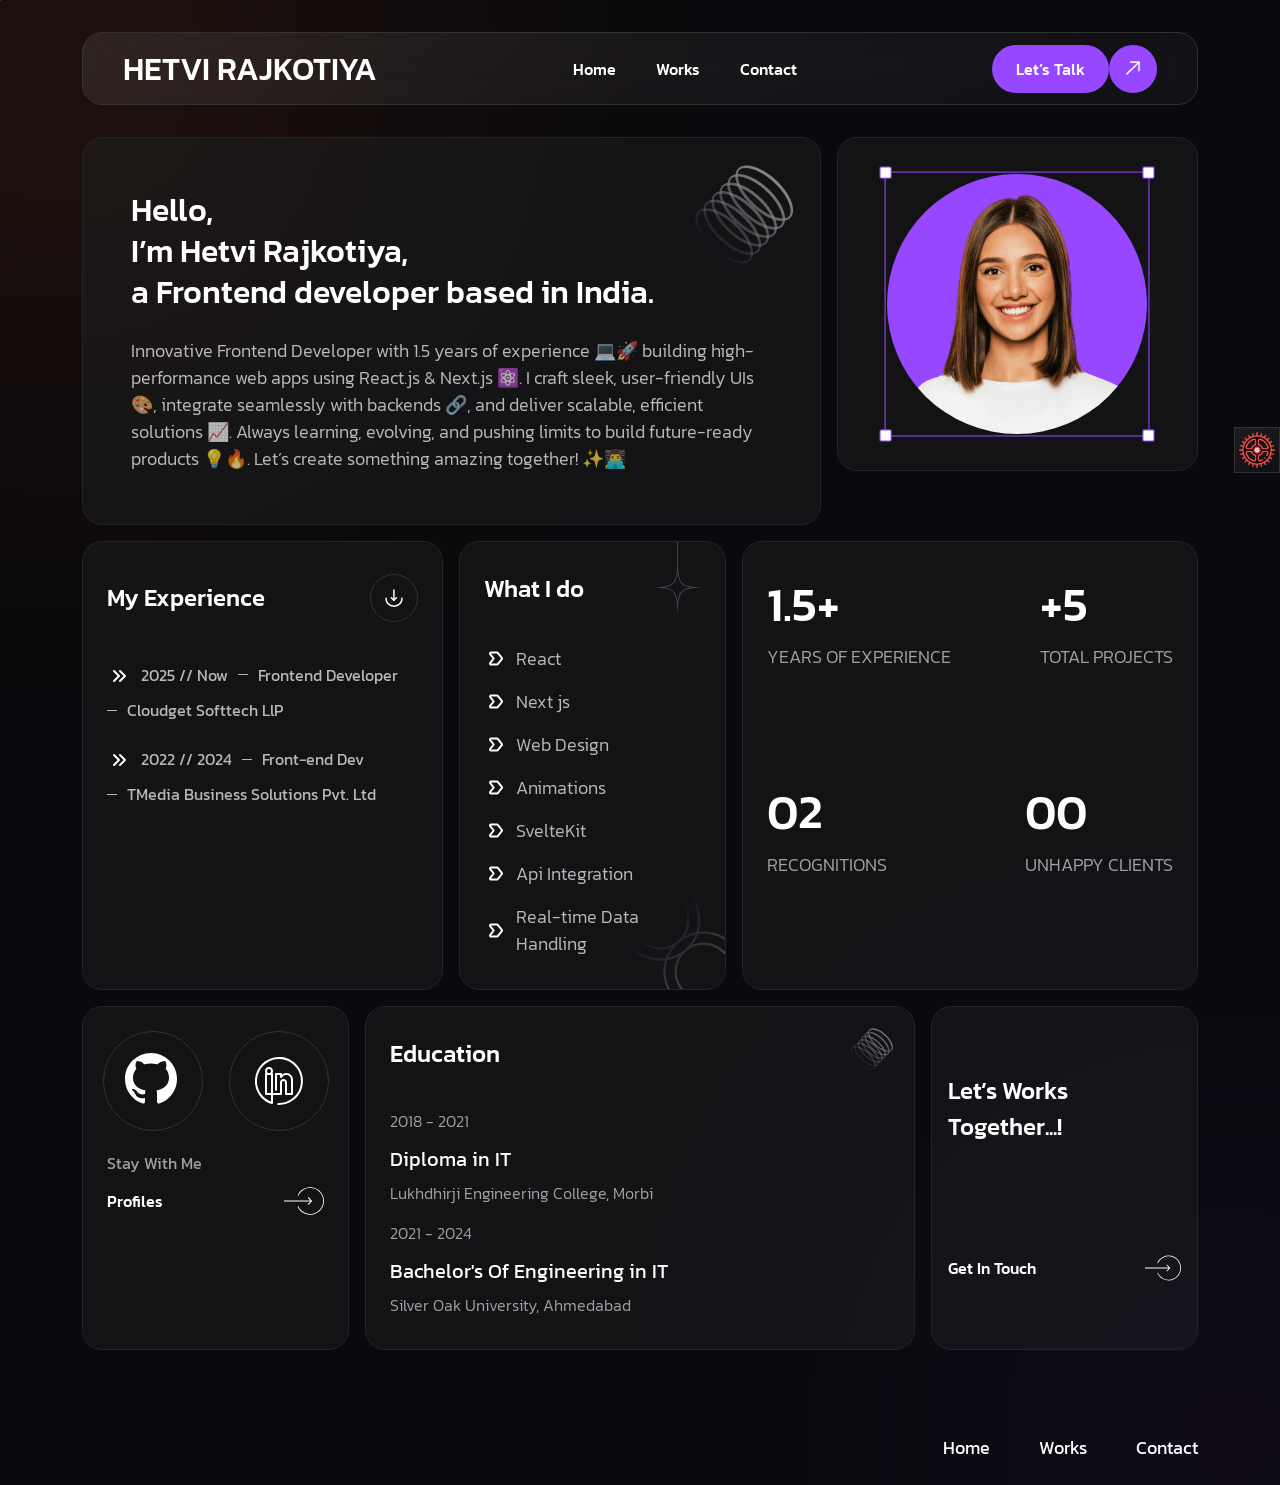
==== index.html @ 436d6205 "first commit" ====
<!DOCTYPE html>
<html lang="en">
  <head>
    <!-- ==== Required Meta ==== -->
    <meta charset="UTF-8" />
    <meta http-equiv="X-UA-Compatible" content="IE=edge" />
    <meta name="viewport" content="width=device-width, initial-scale=1.0" />
    <!-- ==== #Keywords ==== -->
    <meta
      name="keywords"
      content="Hetvi - Protfolio"
    />
    <!-- ==== #Description ==== -->
    <meta name="description" content="Hetvi - Protfolio" />
    <!-- ==== #Title ==== -->
    <title>Hetvi - Protfolio</title>
    <!-- ==== #Favicon ==== -->
    <link
      rel="shortcut icon"
      href="assets/images/fav.png"
      type="image/x-icon"
    />

    <!-- ==== #aos animation ==== -->
    <link rel="stylesheet" href="assets/css/plugins/aos.css" />
    <!-- ==== #Iconsax ==== -->
    <link href="https://iconsax.gitlab.io/i/icons.css" rel="stylesheet" />
    <!-- ==== #style.min ==== -->
    <link rel="stylesheet" href="assets/css/style.min.css" />
  </head>

  <body class="position-relative">
    <!-- ==== preloader ==== -->
    <div id="preloader">
      <div class="layla-preloader text-center"></div>
    </div>
    <!-- ==== preloader ==== -->

    <!-- ==== Custom Curpor Pointer ==== -->
    <div class="mouse-follower">
      <span class="cursor-outline"></span>
      <span class="cursor-dot"></span>
    </div>
    <div class="text"></div>
    <!-- ==== Custom Curpor Pointer ==== -->

    <!-- ==== Common Body start ==== -->
    <main class="main body-bg overflow-hidden">
      <!-- ==== Dark Light Rtl Ltr Included ==== -->
      <div class="tigger-arrow">
        <div class="gear-icon">
          <img src="assets/images/gear.png" alt="img" />
        </div>
        <div class="tigger-property d-flex align-items-center pt-3 pb-3 px-6">
          <div class="box">
            <div class="rtl-ltr mb-2">
              <button
                class="direction--toggle fw_400 rtl-v n0-color position-relative cus-z1"
              >
                Rtl
              </button>
              <button class="direction--toggletwo fw_400 ltr-v">Ltr</button>
            </div>
            <a
              href="javascript:void(0)"
              class="mode--toggle gap-2 d-flex align-items-center position-relative cus-z1"
            >
              <span class="n0-color dk-v text-uppercase fw_400">Dark</span>
              <span class="n0-color lg-v text-uppercase fw_400">Light</span>
            </a>
          </div>
        </div>
      </div>
      <!-- ==== Dark Light Rtl Ltr Included ==== -->

      <!--Header Here-->
      <header
        class="header-section mb-xxl-15 mb-xl-8 mb-7 mt-xxl-15 mt-xl-8 mt-7 header-sectionone"
      >
        <div class="one__header">
          <div class="container">
            <div
              class="main-navbar"
              data-aos="fade-up"
              data-aos-duration="1000"
            >
              <nav class="navbar-custom">
               
                <div class="navbar-toggle-item">
                  <div
                    class="d-flex gap-5 flex-column flex-lg-row text-lg-start text-center align-items-start align-items-lg-center justify-content-center justify-content-between mt-5 mt-lg-0"
                  >
                    <div class="navbar-brand logo d-none d-lg-flex">
                      <a href="index.html">
                        <h4 class="fw_600 n0-color">
                          HETVI RAJKOTIYA<span class="s1-color"></span>
                        </h4>
                      </a>
                    </div>
                    <ul
                      class="custom-nav d-grid d-lg-flex gap-5 gap-lg-8 gap-xl-10 justify-content-lg-start"
                    >
                     
                      <li class="menu-item position-relative">
                        <a href="index.html"> Home </a>
                      </li>
                      <li class="menu-item position-relative">
                        <a href="project.html"> Works </a>
                      </li>
                      <li class="menu-item position-relative">
                        <a href="contact.html"> Contact </a>
                      </li>
                      <li class="menu-item position-relative d-lg-none">
                        <a href="error.html"> 404 </a>
                      </li>
                    </ul>
                    <div
                      class="d-flex justify-content-center m-auto m-lg-0 justify-content-lg-end"
                    >
                      <a
                        href="contact.html"
                        class="kewta-btn d-flex align-items-center"
                      >
                        <span class="kew-text"> Let’s Talk </span>
                        <span class="kew-arrow">
                          <div class="kt-one">
                            <svg
                              width="34"
                              height="34"
                              viewBox="0 0 34 34"
                              fill="none"
                              xmlns="http://www.w3.org/2000/svg"
                            >
                              <path
                                d="M14.5625 10.9336L23.1446 11.1277L22.9504 19.7098"
                                stroke="white"
                                stroke-width="1.5"
                                stroke-miterlimit="10"
                                stroke-linecap="round"
                                stroke-linejoin="round"
                              />
                              <path
                                d="M10.8516 22.875L23.0183 11.2466"
                                stroke="white"
                                stroke-width="1.5"
                                stroke-miterlimit="10"
                                stroke-linecap="round"
                                stroke-linejoin="round"
                              />
                            </svg>
                          </div>
                          <div class="kt-two">
                            <svg
                              width="34"
                              height="34"
                              viewBox="0 0 34 34"
                              fill="none"
                              xmlns="http://www.w3.org/2000/svg"
                            >
                              <path
                                d="M14.5625 10.9336L23.1446 11.1277L22.9504 19.7098"
                                stroke="white"
                                stroke-width="1.5"
                                stroke-miterlimit="10"
                                stroke-linecap="round"
                                stroke-linejoin="round"
                              />
                              <path
                                d="M10.8516 22.875L23.0183 11.2466"
                                stroke="white"
                                stroke-width="1.5"
                                stroke-miterlimit="10"
                                stroke-linecap="round"
                                stroke-linejoin="round"
                              />
                            </svg>
                          </div>
                        </span>
                      </a>
                    </div>
                  </div>
                </div>
              </nav>
            </div>
          </div>
        </div>
      </header>
      <!--Header End-->



      <!--body box-->
      <section
        class="body-box position-relative cus-z-1 pb-xxl-20 pb-xl-15 pb-lg-10 pb-9"
      >
        <div class="container">
          <div
            class="row mb-xxl-6 mb-4 flex-row-reverse justify-content-center g-xxl-6 g-4 g-xxl-6 g-4"
          >
            <div
              class="col-lg-4 col-md-5 col-sm-8"
              data-aos="zoom-in-up"
              data-aos-duration="1000"
            >
              <div
                class="cmn-box py-xxl-9 py-xl-9 py-lg-9 py-5 px-xxl-8 px-xl-6 px-lg-4 px-6"
                data-aos="zoom-in-down"
                data-aos-duration="2000"
              >
                <div
                  class="layla-thumb position-relative about-layla m-auto text-center"
                >
                  <img
                    src="assets/images/banner/layla-pro.png"
                    alt="img"
                    class="radius100"
                  />
                  <div class="layla-resize">
                    <img src="assets/images/global/img-resize.png" alt="img" />
                  </div>
                </div>
              </div>
            </div>
            <div class="col-lg-8">
              <div
                class="cmn-box py-xxl-13 py-md-13 py-8 px-xxl-15 px-md-12 px-4"
                data-aos="zoom-in-down"
                data-aos-duration="1400"
              >
                <img
                  src="assets/images/global/ring2.png"
                  alt="img"
                  class="s-shape2"
                />
                <div class="layla-infoabout text-center">
                  <h4 class="text-white mb-md-6 mb-4 fw_500">
                    <span class="d-block">Hello,</span>
                    I’m Hetvi Rajkotiya,
                    <span class="d-block">
                      a Frontend developer based in India.
                    </span>
                  </h4>
                  <p>
                    Innovative Frontend Developer with 1.5 years of experience 💻🚀 building high-performance web apps using React.js & Next.js ⚛️. I craft sleek, user-friendly UIs 🎨, integrate seamlessly with backends 🔗, and deliver scalable, efficient solutions 📈. Always learning, evolving, and pushing limits to build future-ready products 💡🔥. Let’s create something amazing together! ✨👨‍💻
                  </p>
                </div>
              </div>
            </div>
          </div>
          <div class="row g-xxl-6 g-4 mb-xxl-6 mb-4">
            <div
              class="col-xl-4 col-lg-6 col-md-6"
              data-aos="fade-down"
              data-aos-duration="1200"
            >
              <div
                class="cmn-box h-100 py-xxl-8 py-xl-8 py-lg-8 py-5 px-xxl-8 px-xl-6 px-lg-4 px-6"
              >
                <div
                  class="d-flex align-items-center justify-content-between mb-10"
                >
                  <h5 class="fw_500 n0-color">My Experience</h5>
                  <a
                    href="assets/images/banner/layla-wife.png"
                    type="button"
                    class="exprience-download"
                    download
                  >
                    <svg
                      width="24"
                      height="24"
                      viewBox="0 0 24 24"
                      fill="none"
                      xmlns="http://www.w3.org/2000/svg"
                    >
                      <path
                        d="M9.32031 11.6797L11.8803 14.2397L14.4403 11.6797"
                        stroke="white"
                        stroke-width="1.5"
                        stroke-miterlimit="10"
                        stroke-linecap="round"
                        stroke-linejoin="round"
                      />
                      <path
                        d="M11.8828 4V14.17"
                        stroke="white"
                        stroke-width="1.5"
                        stroke-miterlimit="10"
                        stroke-linecap="round"
                        stroke-linejoin="round"
                      />
                      <path
                        d="M20 12.1797C20 16.5997 17 20.1797 12 20.1797C7 20.1797 4 16.5997 4 12.1797"
                        stroke="white"
                        stroke-width="1.5"
                        stroke-miterlimit="10"
                        stroke-linecap="round"
                        stroke-linejoin="round"
                      />
                    </svg>
                  </a>
                </div>
                <ul class="about-expritext">
                  <li>
                    <span>
                      <svg
                        width="24"
                        height="24"
                        viewBox="0 0 24 24"
                        fill="none"
                        xmlns="http://www.w3.org/2000/svg"
                      >
                        <path
                          d="M7 7L12 12L7 17M13 7L18 12L13 17"
                          stroke="white"
                          stroke-width="2"
                          stroke-linecap="round"
                          stroke-linejoin="round"
                        />
                      </svg>
                    </span>
                    <span class="n07"> 2025 // Now </span>
                    <span class="n07 nameta"> Frontend Developer </span>
                    <span class="n07 nameta"> Cloudget Softtech LlP </span>
                  </li>
                  <li>
                    <span>
                      <svg
                        width="24"
                        height="24"
                        viewBox="0 0 24 24"
                        fill="none"
                        xmlns="http://www.w3.org/2000/svg"
                      >
                        <path
                          d="M7 7L12 12L7 17M13 7L18 12L13 17"
                          stroke="white"
                          stroke-width="2"
                          stroke-linecap="round"
                          stroke-linejoin="round"
                        />
                      </svg>
                    </span>
                    <span class="n07"> 2022 // 2024 </span>
                    <span class="n07 nameta"> Front-end Dev </span>
                    <span class="n07 nameta">
                      TMedia Business Solutions Pvt. Ltd
                    </span>
                  </li>
                
                </ul>
              </div>
            </div>
            <div
              class="col-xl-3 col-lg-6 col-md-6"
              data-aos="fade-up"
              data-aos-duration="1400"
            >
              <div
                class="cmn-box h-100 py-xxl-8 py-xl-8 py-lg-8 py-5 px-xxl-8 px-xl-6 px-lg-4 px-6"
              >
                <h5 class="fw_500 n0-color mb-10">What I do</h5>
                <ul class="about-expritext about-expritext-two">
                  <li>
                    <span>
                      <svg
                        width="24"
                        height="25"
                        viewBox="0 0 24 25"
                        fill="none"
                        xmlns="http://www.w3.org/2000/svg"
                      >
                        <path
                          d="M7.00056 6.5L6.88856 6.506C6.71073 6.52594 6.54151 6.59323 6.39855 6.70086C6.25559 6.80848 6.14413 6.95249 6.0758 7.11787C6.00746 7.28325 5.98475 7.46394 6.01004 7.64108C6.03532 7.81823 6.10768 7.98535 6.21956 8.125L9.72056 12.5L6.22056 16.875C6.10284 17.022 6.02904 17.1993 6.00765 17.3864C5.98626 17.5736 6.01816 17.7629 6.09966 17.9327C6.18116 18.1025 6.30896 18.2459 6.46835 18.3462C6.62773 18.4466 6.81221 18.4999 7.00056 18.5H13.0006C13.1504 18.4999 13.2982 18.4662 13.4332 18.4013C13.5682 18.3363 13.6869 18.2419 13.7806 18.125L17.7806 13.125C17.9226 12.9476 17.9999 12.7272 17.9999 12.5C17.9999 12.2728 17.9226 12.0524 17.7806 11.875L13.7806 6.875C13.6869 6.75806 13.5682 6.66365 13.4332 6.59875C13.2982 6.53384 13.1504 6.50009 13.0006 6.5H7.00056Z"
                          stroke="white"
                          stroke-width="2"
                          stroke-linecap="round"
                          stroke-linejoin="round"
                        />
                      </svg>
                    </span>
                    <span class="n07 fs-six fw_300"> React </span>
                  </li>
                  <li>
                    <span>
                      <svg
                        width="24"
                        height="25"
                        viewBox="0 0 24 25"
                        fill="none"
                        xmlns="http://www.w3.org/2000/svg"
                      >
                        <path
                          d="M7.00056 6.5L6.88856 6.506C6.71073 6.52594 6.54151 6.59323 6.39855 6.70086C6.25559 6.80848 6.14413 6.95249 6.0758 7.11787C6.00746 7.28325 5.98475 7.46394 6.01004 7.64108C6.03532 7.81823 6.10768 7.98535 6.21956 8.125L9.72056 12.5L6.22056 16.875C6.10284 17.022 6.02904 17.1993 6.00765 17.3864C5.98626 17.5736 6.01816 17.7629 6.09966 17.9327C6.18116 18.1025 6.30896 18.2459 6.46835 18.3462C6.62773 18.4466 6.81221 18.4999 7.00056 18.5H13.0006C13.1504 18.4999 13.2982 18.4662 13.4332 18.4013C13.5682 18.3363 13.6869 18.2419 13.7806 18.125L17.7806 13.125C17.9226 12.9476 17.9999 12.7272 17.9999 12.5C17.9999 12.2728 17.9226 12.0524 17.7806 11.875L13.7806 6.875C13.6869 6.75806 13.5682 6.66365 13.4332 6.59875C13.2982 6.53384 13.1504 6.50009 13.0006 6.5H7.00056Z"
                          stroke="white"
                          stroke-width="2"
                          stroke-linecap="round"
                          stroke-linejoin="round"
                        />
                      </svg>
                    </span>
                    <span class="n07 fs-six fw_300"> Next js </span>
                  </li>
                  <li>
                    <span>
                      <svg
                        width="24"
                        height="25"
                        viewBox="0 0 24 25"
                        fill="none"
                        xmlns="http://www.w3.org/2000/svg"
                      >
                        <path
                          d="M7.00056 6.5L6.88856 6.506C6.71073 6.52594 6.54151 6.59323 6.39855 6.70086C6.25559 6.80848 6.14413 6.95249 6.0758 7.11787C6.00746 7.28325 5.98475 7.46394 6.01004 7.64108C6.03532 7.81823 6.10768 7.98535 6.21956 8.125L9.72056 12.5L6.22056 16.875C6.10284 17.022 6.02904 17.1993 6.00765 17.3864C5.98626 17.5736 6.01816 17.7629 6.09966 17.9327C6.18116 18.1025 6.30896 18.2459 6.46835 18.3462C6.62773 18.4466 6.81221 18.4999 7.00056 18.5H13.0006C13.1504 18.4999 13.2982 18.4662 13.4332 18.4013C13.5682 18.3363 13.6869 18.2419 13.7806 18.125L17.7806 13.125C17.9226 12.9476 17.9999 12.7272 17.9999 12.5C17.9999 12.2728 17.9226 12.0524 17.7806 11.875L13.7806 6.875C13.6869 6.75806 13.5682 6.66365 13.4332 6.59875C13.2982 6.53384 13.1504 6.50009 13.0006 6.5H7.00056Z"
                          stroke="white"
                          stroke-width="2"
                          stroke-linecap="round"
                          stroke-linejoin="round"
                        />
                      </svg>
                    </span>
                    <span class="n07 fs-six fw_300"> Web Design </span>
                  </li>
                  <li>
                    <span>
                      <svg
                        width="24"
                        height="25"
                        viewBox="0 0 24 25"
                        fill="none"
                        xmlns="http://www.w3.org/2000/svg"
                      >
                        <path
                          d="M7.00056 6.5L6.88856 6.506C6.71073 6.52594 6.54151 6.59323 6.39855 6.70086C6.25559 6.80848 6.14413 6.95249 6.0758 7.11787C6.00746 7.28325 5.98475 7.46394 6.01004 7.64108C6.03532 7.81823 6.10768 7.98535 6.21956 8.125L9.72056 12.5L6.22056 16.875C6.10284 17.022 6.02904 17.1993 6.00765 17.3864C5.98626 17.5736 6.01816 17.7629 6.09966 17.9327C6.18116 18.1025 6.30896 18.2459 6.46835 18.3462C6.62773 18.4466 6.81221 18.4999 7.00056 18.5H13.0006C13.1504 18.4999 13.2982 18.4662 13.4332 18.4013C13.5682 18.3363 13.6869 18.2419 13.7806 18.125L17.7806 13.125C17.9226 12.9476 17.9999 12.7272 17.9999 12.5C17.9999 12.2728 17.9226 12.0524 17.7806 11.875L13.7806 6.875C13.6869 6.75806 13.5682 6.66365 13.4332 6.59875C13.2982 6.53384 13.1504 6.50009 13.0006 6.5H7.00056Z"
                          stroke="white"
                          stroke-width="2"
                          stroke-linecap="round"
                          stroke-linejoin="round"
                        />
                      </svg>
                    </span>
                    <span class="n07 fs-six fw_300"> Animations </span>
                  </li>
                  <li>
                    <span>
                      <svg
                        width="24"
                        height="25"
                        viewBox="0 0 24 25"
                        fill="none"
                        xmlns="http://www.w3.org/2000/svg"
                      >
                        <path
                          d="M7.00056 6.5L6.88856 6.506C6.71073 6.52594 6.54151 6.59323 6.39855 6.70086C6.25559 6.80848 6.14413 6.95249 6.0758 7.11787C6.00746 7.28325 5.98475 7.46394 6.01004 7.64108C6.03532 7.81823 6.10768 7.98535 6.21956 8.125L9.72056 12.5L6.22056 16.875C6.10284 17.022 6.02904 17.1993 6.00765 17.3864C5.98626 17.5736 6.01816 17.7629 6.09966 17.9327C6.18116 18.1025 6.30896 18.2459 6.46835 18.3462C6.62773 18.4466 6.81221 18.4999 7.00056 18.5H13.0006C13.1504 18.4999 13.2982 18.4662 13.4332 18.4013C13.5682 18.3363 13.6869 18.2419 13.7806 18.125L17.7806 13.125C17.9226 12.9476 17.9999 12.7272 17.9999 12.5C17.9999 12.2728 17.9226 12.0524 17.7806 11.875L13.7806 6.875C13.6869 6.75806 13.5682 6.66365 13.4332 6.59875C13.2982 6.53384 13.1504 6.50009 13.0006 6.5H7.00056Z"
                          stroke="white"
                          stroke-width="2"
                          stroke-linecap="round"
                          stroke-linejoin="round"
                        />
                      </svg>
                    </span>
                    <span class="n07 fs-six fw_300"> SvelteKit </span>
                  </li>
                  <li>
                    <span>
                      <svg
                        width="24"
                        height="25"
                        viewBox="0 0 24 25"
                        fill="none"
                        xmlns="http://www.w3.org/2000/svg"
                      >
                        <path
                          d="M7.00056 6.5L6.88856 6.506C6.71073 6.52594 6.54151 6.59323 6.39855 6.70086C6.25559 6.80848 6.14413 6.95249 6.0758 7.11787C6.00746 7.28325 5.98475 7.46394 6.01004 7.64108C6.03532 7.81823 6.10768 7.98535 6.21956 8.125L9.72056 12.5L6.22056 16.875C6.10284 17.022 6.02904 17.1993 6.00765 17.3864C5.98626 17.5736 6.01816 17.7629 6.09966 17.9327C6.18116 18.1025 6.30896 18.2459 6.46835 18.3462C6.62773 18.4466 6.81221 18.4999 7.00056 18.5H13.0006C13.1504 18.4999 13.2982 18.4662 13.4332 18.4013C13.5682 18.3363 13.6869 18.2419 13.7806 18.125L17.7806 13.125C17.9226 12.9476 17.9999 12.7272 17.9999 12.5C17.9999 12.2728 17.9226 12.0524 17.7806 11.875L13.7806 6.875C13.6869 6.75806 13.5682 6.66365 13.4332 6.59875C13.2982 6.53384 13.1504 6.50009 13.0006 6.5H7.00056Z"
                          stroke="white"
                          stroke-width="2"
                          stroke-linecap="round"
                          stroke-linejoin="round"
                        />
                      </svg>
                    </span>
                    <span class="n07 fs-six fw_300"> Api Integration </span>
                  </li>
          
                  <li>
                    <span>
                      <svg
                        width="24"
                        height="25"
                        viewBox="0 0 24 25"
                        fill="none"
                        xmlns="http://www.w3.org/2000/svg"
                      >
                        <path
                          d="M7.00056 6.5L6.88856 6.506C6.71073 6.52594 6.54151 6.59323 6.39855 6.70086C6.25559 6.80848 6.14413 6.95249 6.0758 7.11787C6.00746 7.28325 5.98475 7.46394 6.01004 7.64108C6.03532 7.81823 6.10768 7.98535 6.21956 8.125L9.72056 12.5L6.22056 16.875C6.10284 17.022 6.02904 17.1993 6.00765 17.3864C5.98626 17.5736 6.01816 17.7629 6.09966 17.9327C6.18116 18.1025 6.30896 18.2459 6.46835 18.3462C6.62773 18.4466 6.81221 18.4999 7.00056 18.5H13.0006C13.1504 18.4999 13.2982 18.4662 13.4332 18.4013C13.5682 18.3363 13.6869 18.2419 13.7806 18.125L17.7806 13.125C17.9226 12.9476 17.9999 12.7272 17.9999 12.5C17.9999 12.2728 17.9226 12.0524 17.7806 11.875L13.7806 6.875C13.6869 6.75806 13.5682 6.66365 13.4332 6.59875C13.2982 6.53384 13.1504 6.50009 13.0006 6.5H7.00056Z"
                          stroke="white"
                          stroke-width="2"
                          stroke-linecap="round"
                          stroke-linejoin="round"
                        />
                      </svg>
                    </span>
                    <span class="n07 fs-six fw_300"> Real-time Data   </br> Handling </span>
                  </li>

                </ul>
                <img
                  src="assets/images/global/s-shape1rotate.png"
                  alt="img"
                  class="s-shape2rotate"
                />
                <img
                  src="assets/images/global/s-shape3.png"
                  alt="img"
                  class="s-shape3"
                />
              </div>
            </div>
            <div class="col-xl-5" data-aos="fade-down" data-aos-duration="1800">
              <div
                class="cmn-box h-100 about-countexprience-wrap py-xxl-8 py-xl-8 py-lg-8 py-5 px-xxl-8 px-xl-6 px-lg-4 px-6"
              >
                <div class="expri-items-box about-items-counter">
                  <h2 class="fw_600 n0-color mb-2">1.5+</h2>
                  <span
                    class="expri-clr text-uppercase n00-color fw_300 fs-six"
                  >
                    YEARS OF EXPERIENCE
                  </span>
                </div>
                <div class="expri-items-box about-items-counter">
                  <h2 class="fw_600 n0-color mb-2">+5</h2>
                  <span
                    class="expri-clr text-uppercase n00-color fw_300 fs-six"
                  >
                    TOTAL PROJECTS
                  </span>
                </div>
                <div class="expri-items-box about-items-counter">
                  <h2 class="fw_600 n0-color mb-2">02</h2>
                  <span
                    class="expri-clr text-uppercase n00-color fw_300 fs-six"
                  >
                    RECOGNITIONS
                  </span>
                </div>
                <div class="expri-items-box about-items-counter">
                  <h2 class="fw_600 n0-color mb-2">00</h2>
                  <span
                    class="expri-clr text-uppercase n00-color fw_300 fs-six"
                  >
                    UNHAPPY CLIENTS
                  </span>
                </div>
              </div>
            </div>
          </div>
          <div class="row g-xxl-6 g-4">
            <div
              class="col-lg-3 col-md-6"
              data-aos="zoom-in-down"
              data-aos-duration="1400"
            >
              <div
                class="text-center h-100 cmn-box position-relative pt-xxl-7 pt-xl-6 pt-5 pb-xxl-6 pb-xl-8 pb-5 px-xxl-8 px-xl-6 px-lg-4 px-4"
              >
                <ul class="body-social body-socialtwo body-social-sliceabout">
                  <li>
                    <a href="https://github.com/" class="soci">
                       <img
                          src="assets/images/portfolio/github.svg"
                          alt="github"
                        />
                      <span class="shape-icon">
                        <img
                          src="assets/images/global/social-hover.png"
                          alt="img"
                        />
                      </span>
                    </a>
                  </li>
                  <li>
                    <a href="https://www.linkedin.com/in/hetvi-rajkotiya2002/" class="soci">           
                        <img
                          src="assets/images/portfolio/linkedin.svg"
                          alt="linkedin"
                        />
                      <span class="shape-icon">
                        <img
                          src="assets/images/global/social-hover.png"
                          alt="img"
                        />
                      </span>
                    </a>
                  </li>
                </ul>
                <div class="stay mt-xxl-5 mt-xl-5 mt-lg-10 mt-12">
                  <a
                    href="index.html"
                    class="d-flex stay-with justify-content-start n06"
                  >
                    Stay With Me
                  </a>
                  <a
                    href="index.html"
                    class="d-flex mt-2 cmn-footarrow align-items-center justify-content-between"
                  >
                    <span class="fw_500 fs-seven n0-color fs-seven fw_300">
                      Profiles
                    </span>
                    <span class="cmn-svg40">
                      <svg
                        width="58"
                        height="40"
                        viewBox="0 0 58 40"
                        fill="none"
                        xmlns="http://www.w3.org/2000/svg"
                      >
                        <path
                          d="M19.7674 28.2202C21.6527 32.4019 24.9182 35.8085 29.0165 37.8689C33.1148 39.9293 37.7968 40.5183 42.2777 39.5372C46.7587 38.5561 50.7661 36.0645 53.6285 32.48C56.4908 28.8955 58.034 24.4361 57.9994 19.8492C57.9648 15.2622 56.3545 10.8266 53.4385 7.28568C50.5224 3.74481 46.4778 1.31394 41.9825 0.400527C37.4873 -0.512885 32.8147 0.146678 28.748 2.26866C24.6812 4.39065 21.4675 7.84608 19.6455 12.0558L20.7467 12.5324C22.4595 8.57532 25.4804 5.32721 29.3031 3.33255C33.1259 1.33788 37.5181 0.717889 41.7436 1.5765C45.9691 2.4351 49.771 4.72012 52.5122 8.04854C55.2533 11.377 56.7669 15.5465 56.7995 19.8582C56.832 24.1699 55.3814 28.3618 52.6908 31.7312C50.0002 35.1006 46.2331 37.4427 42.0211 38.3649C37.809 39.2872 33.4079 38.7335 29.5555 36.7967C25.7031 34.86 22.6335 31.6578 20.8613 27.727L19.7674 28.2202Z"
                          fill="white"
                        />
                        <path
                          d="M40.5303 20.5303C40.8232 20.2374 40.8232 19.7626 40.5303 19.4697L35.7574 14.6967C35.4645 14.4038 34.9896 14.4038 34.6967 14.6967C34.4038 14.9896 34.4038 15.4645 34.6967 15.7574L38.9393 20L34.6967 24.2426C34.4038 24.5355 34.4038 25.0104 34.6967 25.3033C34.9896 25.5962 35.4645 25.5962 35.7574 25.3033L40.5303 20.5303ZM-6.55671e-08 20.75L40 20.75L40 19.25L6.55671e-08 19.25L-6.55671e-08 20.75Z"
                          fill="white"
                        />
                      </svg>
                    </span>
                  </a>
                </div>
              </div>
            </div>
            <div
              class="col-lg-6 order-first order-lg-0"
              data-aos="zoom-in-up"
              data-aos-duration="1400"
            >
              <div
                class="cmn-box about-education-box h-100 py-xxl-7 py-xl-8 py-lg-8 py-5 px-xxl-8 px-xl-6 px-lg-4 px-6"
              >
                <img
                  src="assets/images/global/ring2.png"
                  alt="img"
                  class="s-shape2"
                />
                <h5 class="fw_500 n0-color mb-10">Education</h5>
                <div
                  class="d-flex flex-wrap gap-4 align-items-center justify-content-between"
                >
                  <div class="edu-text-box">
                    <span class="mb-3 d-block fs-seven fw_300 n06">
                      2018 - 2021
                    </span>
                    <span class="fs20 mb-2 d-block n0-color">
                        Diploma in IT
                    </span>
                    <span class="d-block fs-seven fw_300 n06">
                        Lukhdhirji Engineering College, Morbi
                    </span>
                  </div>
                  <div class="edu-text-box">
                    <span class="mb-3 d-block fs-seven fw_300 n06">
                      2021 - 2024
                    </span>
                    <span class="fs20 mb-2 d-block n0-color">
                        Bachelor's Of Engineering in IT
                    </span>
                    <span class="d-block fs-seven fw_300 n06">
                        Silver Oak University, Ahmedabad
                    </span>
                  </div>
                </div>
              </div>
            </div>
            <div
              class="col-lg-3 col-md-6 position-relative cus-z1"
              data-aos="zoom-in-down"
              data-aos-duration="1400"
            >
              <a
                href="contact.html"
                class="common-serbox position-relative cus-z1 d-flex align-items-center justify-content-center h-100 d-block cmn-box py-xl-8 py-4 px-xxl-6 px-xxl-6 px-lg-4 px-4"
              >
                <span>
                  <span
                    class="d-block mb-109 fw_500 fs-five n0-color work-respon"
                  >
                    Let’s Works Together...!
                  </span>
                  <span
                    class="d-flex cmn-footarrow get-respons-1199 align-items-center justify-content-between"
                  >
                    <span class="fw_500 fs-seven n0-color"> Get In Touch </span>
                    <svg
                      width="58"
                      height="40"
                      viewBox="0 0 58 40"
                      fill="none"
                      xmlns="http://www.w3.org/2000/svg"
                    >
                      <path
                        d="M19.7674 28.2202C21.6527 32.4019 24.9182 35.8085 29.0165 37.8689C33.1148 39.9293 37.7968 40.5183 42.2777 39.5372C46.7587 38.5561 50.7661 36.0645 53.6285 32.48C56.4908 28.8955 58.034 24.4361 57.9994 19.8492C57.9648 15.2622 56.3545 10.8266 53.4385 7.28568C50.5224 3.74481 46.4778 1.31394 41.9825 0.400527C37.4873 -0.512885 32.8147 0.146678 28.748 2.26866C24.6812 4.39065 21.4675 7.84608 19.6455 12.0558L20.7467 12.5324C22.4595 8.57532 25.4804 5.32721 29.3031 3.33255C33.1259 1.33788 37.5181 0.717889 41.7436 1.5765C45.9691 2.4351 49.771 4.72012 52.5122 8.04854C55.2533 11.377 56.7669 15.5465 56.7995 19.8582C56.832 24.1699 55.3814 28.3618 52.6908 31.7312C50.0002 35.1006 46.2331 37.4427 42.0211 38.3649C37.809 39.2872 33.4079 38.7335 29.5555 36.7967C25.7031 34.86 22.6335 31.6578 20.8613 27.727L19.7674 28.2202Z"
                        fill="white"
                      />
                      <path
                        d="M40.5303 20.5303C40.8232 20.2374 40.8232 19.7626 40.5303 19.4697L35.7574 14.6967C35.4645 14.4038 34.9896 14.4038 34.6967 14.6967C34.4038 14.9896 34.4038 15.4645 34.6967 15.7574L38.9393 20L34.6967 24.2426C34.4038 24.5355 34.4038 25.0104 34.6967 25.3033C34.9896 25.5962 35.4645 25.5962 35.7574 25.3033L40.5303 20.5303ZM-6.55671e-08 20.75L40 20.75L40 19.25L6.55671e-08 19.25L-6.55671e-08 20.75Z"
                        fill="white"
                      />
                    </svg>
                  </span>
                </span>
              </a>
            </div>
          </div>
        </div>
      </section>
      <!--body box-->

      <!--Footer Here-->
      <footer class="footer position-relative py-xxl-8 py-6">
        <div class="container">
          <div
            class="footer-wrap d-grid gap-4 justify-content-center d-lg-flex align-items-center justify-content-lg-end"
          >
            
            <ul
              class="footer-link justify-content-center flex-wrap position-relative cus-z1"
            >
              
              <li>
                <a href="index.html"> Home </a>
              </li>
              <li>
                <a href="project.html"> Works </a>
              </li>
              <li>
                <a href="contact.html"> Contact </a>
              </li>
            </ul>
          </div>
        </div>
      </footer>
      <!--Footer End-->
    </main>
    <!-- ==== Common Body End ==== -->

    <!-- ==== js Jquery start ==== -->
    <script src="assets/js/plugins/jquery.js"></script>
    <!-- ==== js Bootstrap start ==== -->
    <script src="assets/js/plugins/bootstrap.js"></script>
    <!-- ==== js Aos Animation start ==== -->
    <script src="assets/js/plugins/aos.js"></script>
    <!-- ==== js Magnificpopup start ==== -->
    <script src="assets/js/plugins/magnific-popup.js"></script>
    <!-- ==== js Swiper start ==== -->
    <script src="assets/js/plugins/swiper.js"></script>
    <!-- ==== js Odometer start ==== -->
    <script src="assets/js/plugins/odometer.js"></script>
    <!-- ==== js Mian start ==== -->
    <script src="assets/js/main.js"></script>
  </body>
</html>
---- assets/css/style.min.css ----
@import"../css/bootstrap.min.css";@import"../css/plugins/magnific-popup.css";@import"../css/plugins/fontawesome.min.css";@import"../css/plugins/swiper.min.css";@import"../css/plugins/odometer-min.css";@import"https://fonts.googleapis.com/css2?family=Kanit:ital,wght@0,300;0,400;0,500;1,600&display=swap";:root{--body-font: "Kanit", sans-serif;--transition: all 0.5s ease-in-out;--p1: #FF6900;--p1-border: rgba(223, 255, 94, 0.3);--s1: #9747FF;--s2: #2FA75F;--s3: #F05D5D;--s4: #F8F8F8;--tw: #FFFFFF;--n0: #FFFFFF;--n1: #0A090D;--n07: rgba(255, 255, 255, 0.7);--n06: rgba(255, 255, 255, 0.6);--n10: #FAFAFB;--n20: #F5F6F7;--n30: #EBECEF;--n40: #DFE0E4;--n50: #C1C4CC;--n700: #222E48;--n00: rgba(255, 255, 255, 0.6);--bg1: #1C1D20;--bg2: #262629;--header: rgba(223, 255, 94, 0.08);--gradient-p1: linear-gradient(90deg, rgba(12, 169, 64, 0.08) 0.68%, rgba(236, 88, 88, 0.08) 100%);--box-shadow: 0px 5.12694px 25.6347px 0px rgba(0, 0, 0, 0.08);--sgradient-p1: (linear-gradient(90deg, rgba(12, 169, 64, 0.08) 0.68%, rgba(236, 88, 88, 0.08) 100%));--sbox-shadow-p1: 0px 6px 30px 0px rgba(0, 0, 0, 0.08)}.dark-theme{--p1: #FF6900;--p1-border: rgba(223, 255, 94, 0.3);--s1: #9747FF;--s2: #2FA75F;--s3: #F05D5D;--s4: #F8F8F8;--tw: #FFFFFF;--n0: #0A090D;--n1: #fff;--n07: #0A090D;--n06: #1C1D20;--n10: #FAFAFB;--n20: #F5F6F7;--n30: #EBECEF;--n40: #DFE0E4;--n50: #C1C4CC;--n700: #222E48;--n00: rgba(255, 255, 255, 0.6);--bg1: #1C1D20;--bg2: #262629;--header: rgba(223, 255, 94, 0.08)}.dark-theme .exprience-download{border:1px solid #a7a4a4}.dark-theme .main-navbar{border-radius:20px;border:1px solid rgba(179,182,185,.2) !important;background:#fff !important;box-shadow:0px 6px 30px 0px rgba(0,0,0,.04) !important}.dark-theme .body-box1 .cmn-box{border:1px solid rgba(179,182,185,.2) !important;background:#fff !important;box-shadow:0px 6px 30px 0px rgba(0,0,0,.04) !important}.dark-theme .body-bg{background:rgba(243,243,243,.92) !important}.dark-theme svg path{stroke:#000}.dark-theme .body-social li a{border:1px solid rgba(50,50,50,.3)}.dark-theme .body-social li a svg path{stroke:#000}.dark-theme .body-social li a:hover svg path{stroke:var(--s1)}.dark-theme .small-title{color:#000 !important}.dark-theme .cus-stargray{filter:brightness(0)}.dark-theme .cmn-box h3{color:#000}.dark-theme .cmn-box h5{color:#000}.dark-theme .feature-box .clropa{color:#000}.dark-theme .work-thumb{background:rgba(198,209,219,.1)}.dark-theme .expri-items-box .expri-clr{color:#000}.dark-theme .design-tag{border:1px solid rgba(179,182,185,.2) !important;color:#000}.dark-theme .design-tag svg path{stroke:rgba(28,28,28,.5803921569) !important}.dark-theme .design-tag:hover svg path{stroke:#fff !important}.dark-theme .cmn-btn{color:#fff}.dark-theme .cmn-btn span{color:#fff}.dark-theme .cmn-btn svg path{stroke:#fff !important}.dark-theme .cmn-btn:hover{color:#fff !important}.dark-theme .cmn-btn:hover span{color:#fff !important}.dark-theme .cmn-btn:hover svg path{stroke:#fff !important}.dark-theme .cmn-svg40 svg{width:47px;height:36px}.dark-theme .back-btn{color:#fff}.dark-theme .back-btn span{color:#fff}.dark-theme .back-btn svg path{stroke:#fff !important}.dark-theme .cmn-box{border:1px solid rgba(179,182,185,.2) !important;background:#fff !important;box-shadow:0px 6px 30px 0px rgba(0,0,0,.04) !important}.dark-theme .layla-infoabout h4,.dark-theme .layla-infoabout span{color:#000 !important}.dark-theme .article-detailswrap{border:1px solid rgba(179,182,185,.2) !important;background:#fff !important;box-shadow:0px 6px 30px 0px rgba(0,0,0,.04) !important}.dark-theme .artivle{border:1px solid rgba(183,181,181,.3450980392);background:rgba(213,209,209,.0392156863)}.dark-theme .blbg{border:1px solid rgba(183,181,181,.3450980392);background:rgba(213,209,209,.0392156863) !important}.dark-theme .article-details-rightbar{border:1px solid rgba(183,181,181,.3450980392)}.dark-theme .searchbox{border:1px solid rgba(183,181,181,.3450980392);background:rgba(213,209,209,.0392156863)}.dark-theme .this-onerecent:not(:last-child){border-bottom:1px solid rgba(183,181,181,.3450980392)}.dark-theme .ar-cate li a{border-bottom:1px solid rgba(183,181,181,.3450980392)}.dark-theme .article-details-tag li a{background:rgba(213,209,209,.0392156863) !important;border:1px solid rgba(183,181,181,.3450980392)}.dark-theme .article-details-tag li a:hover{background:#9747ff !important;color:#fff !important}.dark-theme .searchbox form{border:1px solid rgba(183,181,181,.3450980392);background:#fff}.dark-theme .searchbox form svg path{stroke:#fff !important}.dark-theme .text-quote{background:rgba(213,209,209,.0392156863) !important;border:1px solid rgba(183,181,181,.3450980392)}.dark-theme .leave-comment textarea,.dark-theme .leave-comment input{background:rgba(213,209,209,.0392156863) !important;border:1px solid rgba(183,181,181,.3450980392) !important}.dark-theme .leave-comment ::-moz-placeholder{color:rgba(73,65,65,.5450980392)}.dark-theme .leave-comment ::placeholder{color:rgba(73,65,65,.5450980392)}.dark-theme .kewta-btn .kew-text{color:#fff}.dark-theme .kewta-btn .kew-arrow{color:#fff}.dark-theme .kewta-btn .kew-arrow svg path{stroke:#fff !important}.dark-theme .article-proitem{background:rgba(213,209,209,.0392156863) !important;border:1px solid rgba(183,181,181,.3450980392)}.dark-theme .article-proitem .artivle{border:1px solid rgba(183,181,181,.3450980392);background:rgba(213,209,209,.0392156863)}.dark-theme svg path{stroke:rgba(34,46,72,.6666666667) !important}.dark-theme svg:hover path{stroke:var(--s1) !important}.dark-theme .article-tabingbox{border:1px solid rgba(183,181,181,.3450980392)}.dark-theme .article-tabingbox .nav .nav-item .nav-link{outline:none;border:unset}.dark-theme .article-tabingbox .nav .nav-item .nav-link.active{background:rgba(225,215,215,.3450980392)}.dark-theme .article-categories .artivle{border:1px solid rgba(183,181,181,.3450980392)}.dark-theme .article-categories .nav .nav-link.active{background:rgba(234,228,228,.2117647059);border-color:rgba(183,181,181,.3450980392)}.dark-theme .slider-btn .swiper-button-prev2,.dark-theme .slider-btn .swiper-button-next2{border:1px solid rgba(183,181,181,.3450980392)}.dark-theme .slider-btn .swiper-button-prev2:hover svg path,.dark-theme .slider-btn .swiper-button-next2:hover svg path{stroke:#fff !important}.dark-theme .contact-cmnitem input,.dark-theme .contact-cmnitem textarea{border:1px solid rgba(183,181,181,.3450980392);background:rgba(213,209,209,.0392156863)}.dark-theme .contact-cmnitem ::-moz-placeholder{color:rgba(77,84,98,.6156862745)}.dark-theme .contact-cmnitem ::placeholder{color:rgba(77,84,98,.6156862745)}.dark-theme .get-intouchwrap li .icon{border:1px solid rgba(183,181,181,.3450980392)}.dark-theme .button-socialwrap .cmn-socialbutton{border:1px solid rgba(183,181,181,.3450980392);background:rgba(213,209,209,.0392156863)}.dark-theme .button-socialwrap .cmn-socialbutton:hover{color:#fff}.dark-theme .button-socialwrap .cmn-socialbutton:hover .sicon{border-color:#fff}.dark-theme .button-socialwrap .cmn-socialbutton:hover .sicon svg path{stroke:#fff !important}.dark-theme .inexpri-box span,.dark-theme .inexpri-box .expri-clr{color:#000}.dark-theme .s-shape,.dark-theme .s-shape1,.dark-theme .s-shape2,.dark-theme .s-shape3,.dark-theme .s-shape4{filter:brightness(0) !important}.dark-theme .aroha-box .n0-color{color:#fff !important}.dark-theme .challenge-content,.dark-theme .all-projectdetails,.dark-theme .next-project{border:1px solid rgba(183,181,181,.3450980392);background:rgba(213,209,209,.0392156863)}.dark-theme .challenge-content:hover,.dark-theme .all-projectdetails:hover,.dark-theme .next-project:hover{border:1px solid rgba(183,181,181,.3450980392);background:rgba(213,209,209,.0392156863)}.dark-theme p{color:rgba(75,72,83,.7843137255) !important}.dark-theme .layla-thumbtwo .text{color:#000}.dark-theme .layla-thumbtwo .text span{color:#000}.dark-theme .lg-v{display:none}.dark-theme .dk-v{display:block}.dark-theme .tigger-arrow .gear-icon{border:2px solid rgba(183,181,181,.0941176471);background:#fff}.dark-theme .tigger-arrow .tigger-property{border:2px solid rgba(183,181,181,.0941176471);background:#fff}.dark-theme .mybio{border:1px solid rgba(171,177,182,.5137254902);background:rgba(247,250,253,.4)}.dark-theme .header-section .main-navbar .custom-nav{border-top:1px solid rgba(136,139,142,.0941176471)}.dark-theme .body-social:hover .soci svg path{stroke:var(--s1) !important}.dark-theme .menu-item .sub-menu{background:#fff !important;border:1px solid rgba(50,50,50,.0980392157) !important}.dark-theme .menu-item .sub-menu a{color:#000 !important}.display-one{font-size:120px}.display-two{font-size:96px}.display-three{font-size:76px}.display-four{font-size:60px}.display-five{font-size:56px}.display-six{font-size:48px}.pragraph{font-size:18px}@media(max-width: 575px){.pragraph{font-size:16px}}.fs-one,h1,h1>a{font-size:76px;font-weight:500 !important}.fs-two,h2,h2>a{font-size:57px;font-weight:500 !important}.fs-three,h3,h3>a{font-size:40px;font-weight:500 !important}.fs-four,h4,h4>a{font-size:32px;font-weight:500 !important}.fs-five,h5,h5>a{font-size:24px;line-height:150%;font-weight:500 !important}.fs-six,h6,h6>a{font-size:18px;line-height:150%;font-weight:500 !important}.fs-seven{font-size:16px;line-height:150%}.fs-eight{font-size:14px;line-height:150%}.fs-nine{font-size:12px !important;line-height:150%}.fs20{font-size:20px;line-height:1.4}@media(max-width: 1199px){.fs20{font-size:16px !important;line-height:1.4}}@media(max-width: 575px){.fs20{font-size:16px !important;line-height:1.4}}.fs18{font-size:18px;line-height:1.5}.fs-22{font-size:22px}.n07{color:var(--n07)}.n06{color:var(--n06)}table thead tr th{font-size:18px;line-height:150%}a,p,button,span,label,li{font-size:16px;line-height:150%}@media(max-width: 1199px){h1,h1>a{font-size:57px;line-height:74.1px}h2,h2>a{font-size:43px;line-height:55.9px}.preloader{background-size:30%}}.pt-120{padding-top:120px}.pt120{padding-top:120px}.pb120{padding-bottom:120px}.pb-120{padding-bottom:120px}@media(max-width: 1199px){.display-one{font-size:72px;line-height:86.4px}.display-two{font-size:64px;line-height:76.8px}.display-three{font-size:56px;line-height:67.2px}.display-four{font-size:48px;line-height:46.4px}.display-five{font-size:42px;line-height:54.6px}.display-six{font-size:32px;line-height:38.4px}.fs-one,h1,h1>a{font-size:40px;line-height:48px}.fs-two,h2,h2>a{font-size:32px;line-height:38.4px}.fs-three,h3,h3>a{font-size:24px;line-height:31.2px}.fs-four,h4,h4>a{font-size:20px;line-height:26px}.fs-five,h5,h5>a{font-size:18px;line-height:20.8px}.fs-six,h6,h6>a{font-size:16px;line-height:18.8px}.fs-seven{font-size:14px;line-height:18.8px}.fs-eight{font-size:12px;line-height:18px}table thead tr th{font-size:15px;line-height:20.8px}a,p,span,button,label,li{font-size:14px;line-height:22px}.pt-120{padding-top:60px}.pb-120{padding-bottom:60px}.banner-section .overlay .sec-img{display:none}.banner-section .banner-content{padding:80px 0 90px}}@media(max-width: 575px){.display-one{font-size:56px;line-height:67.2px}.display-two{font-size:48px;line-height:46.4px}.display-three{font-size:42px;line-height:54.6px}.display-four{font-size:32px;line-height:38.4px}.display-five{font-size:24px;line-height:31.2px}.display-six{font-size:32px;line-height:38.4px}.pt-120{padding-top:50px}.pb-120{padding-bottom:50px}}html{scroll-behavior:smooth}body{font-family:var(--body-font);background:#fff;font-size:18px;line-height:150%;padding:0;margin:0;font-weight:400;overflow-x:hidden;position:relative}section,footer{overflow:hidden}.over{overflow:hidden !important}a,p,button,span,label,li{margin:0;font-family:var(--body-font);color:var(--n700);font-weight:400}a i,p i,button i,span i,label i,li i{font-weight:400}a{text-decoration:none;outline:none;color:var(--n0);transition:var(--transition)}a:focus,a:hover{text-decoration:none;outline:none;color:var(--n0)}a i{font-weight:400}h1,h1>a,h2,h2>a,h3,h3>a,h4,h4>a,h5,h5>a,h6,h6>a,.display-one,.display-two,.display-three,.display-four,.display-five,.display-six,.heading{font-family:var(--body-font);color:rgba(var(--n2), 1);font-weight:500;padding:0;margin:0;line-height:128%;display:block;transition:var(--transition)}h1 span,h1>a span,h2 span,h2>a span,h3 span,h3>a span,h4 span,h4>a span,h5 span,h5>a span,h6 span,h6>a span,.display-one span,.display-two span,.display-three span,.display-four span,.display-five span,.display-six span,.heading span{font-size:inherit;font-family:inherit;color:inherit;line-height:inherit;font-weight:inherit}h1 i,h1>a i,h2 i,h2>a i,h3 i,h3>a i,h4 i,h4>a i,h5 i,h5>a i,h6 i,h6>a i,.display-one i,.display-two i,.display-three i,.display-four i,.display-five i,.display-six i,.heading i{font-weight:400}img{max-width:100%;height:auto}ul,ol{padding:0;margin:0;list-style:none}ul li,ol li{font-size:inherit;font-weight:inherit}button{border:none;cursor:pointer;font-size:18px;line-height:150%;padding:0;background-color:rgba(0,0,0,0)}input,textarea{padding:12px 20px;color:rgba(var(--n2), 1);width:100%;font-family:var(--body-font);outline-color:rgba(0,0,0,0);font-size:14px;border-radius:6px;background-color:rgba(0,0,0,0);border:1px solid rgba(var(--n4), 0.3)}input::-moz-placeholder, textarea::-moz-placeholder{font-size:16px}input::placeholder,textarea::placeholder{font-size:16px}input:focus,textarea:focus{outline:1px solid var(--s2);box-shadow:none;border:1px solid rgba(0,0,0,0)}::-moz-placeholder{color:var(--n100);font-size:14px}::placeholder{color:var(--n100);font-size:14px}.btn__v4{min-width:52px;height:52px;border-radius:50%;background:var(--bg1);border:4px solid var(--p1)}@media(min-width: 991px){.container1600{max-width:1600px;margin:0 auto}}.s2-clrbase-dot::before{background:var(--s2) !important;width:4px !important;height:4px !important}.cmn-dot{position:relative;display:flex;align-items:center;gap:10px;padding-left:15px}.cmn-dot::before{position:absolute;left:0;content:"";width:6px;height:6px;background:var(--n700);border-radius:50%}.cmn-dot.alt{align-items:flex-start}.cmn-dot.alt::before{top:10px}.cmn-dot2{position:relative;display:flex;align-items:center;gap:10px;padding-left:19px}.cmn-dot2::before{position:absolute;left:0;content:"";width:4px;height:4px;background:var(--n700);border-radius:50%}.cmn-dot2.alt{align-items:flex-start}.cmn-dot2.alt::before{top:10px}@media(max-width: 1199px){.cmn-dot2{padding-left:10px}}@media(min-width: 991px){.topfixed{position:sticky;top:120px}}@media(min-width: 991px){.topfixed2{position:sticky;top:350px}}@media(min-width: 991px){.event-fixed{transform:translateY(-120px);position:sticky;top:240px}}.cmn-border{border:1px solid #222426}.cmn-bg{background:#222426}input::-webkit-outer-spin-button,input::-webkit-inner-spin-button{-webkit-appearance:none;margin:0}input[type=number]{-moz-appearance:textfield}input[type=checkbox]{width:initial;height:initial}select{padding:10px 20px;border:none;cursor:pointer;outline:none}.max-auto{max-width:100%}.max61{max-width:661px}.max-un{max-width:unset}.quote{width:56px;min-width:56px;height:56px;background:var(--n20)}@media(max-width: 1199px){.quote{width:42px;min-width:42px;height:42px}}@media(min-width: 1400px){.max-xxl-un{max-width:unset}}@media(min-width: 1200px){.max-xl-un{max-width:unset}}@media(min-width: 992px){.max-lg-un{max-width:unset}}@media(min-width: 768px){.max-md-un{max-width:unset}}.d-rtl{direction:rtl}.collapsing{transition:var(--transition)}.tl__posi{position:absolute !important;top:0;left:0}.tr__posi{position:absolute !important;top:0;right:0}.bl__posi{position:absolute !important;bottom:0;left:0}.br__posi{position:absolute !important;bottom:0;right:0}.posi-center{position:absolute;top:50%;left:50%;transform:translate(-50%, -50%)}.srgba{background:rgba(223,255,94,.4)}.edu-border{border-bottom:1px solid rgba(223,255,94,.087)}.p1-color{color:var(--p1) !important}.p1-border{color:var(--p1)}.p1-bg{background:var(--p1)}.s1-color{color:var(--s1)}.s2-color{color:var(--s2)}.s3-color{color:var(--s3)}.s4-color{color:var(--s4) !important;opacity:.4}.s2-border{border:1px solid var(--s2)}.s1-bg{background:var(--s1) !important}.s2-bg{background:var(--s2) !important}.n0-color{color:var(--n0)}.n00-color{color:var(--n00)}.n0-bg{background-color:var(--n0) !important}.n0border{border:1px solid var(--n0)}.n1-color{color:var(--n1) !important}.n10-color{color:var(--n10)}.n10-bg{background:var(--n10) !important}.n20-color{color:var(--n20)}.n20-bg{background:var(--n20) !important}.n30-color{color:var(--n30)}.n30-border{border:1px solid var(--n30);transition:all .4s}.n30-border:hover{border-color:var(--s2) !important}.n40-color{color:var(--n40)}.n40border{border:1px solid var(--n40);transition:all .4s}.n40border:hover{border-color:var(--s2) !important}.bb-n40dash{border-bottom:1px dashed var(--n40)}.bb-n40solid{border-bottom:1px solid var(--n40)}.tb-n40dash{border-top:1px dashed var(--n40)}.n50-color{color:var(--n50)}.bb-n50dash{border-bottom:1px dashed var(--n50)}.tb-n50dash{border-top:1px dashed var(--n50)}.n60-color{color:var(--n60)}.n70-color{color:var(--n70)}.n80-color{color:var(--n80)}.n90-color{color:var(--n90)}.n100-color{color:var(--n100)}.n200-color{color:var(--n200)}.n300-color{color:var(--n300)}.n400-color{color:var(--n400)}.n500-color{color:var(--n500)}.n600-color{color:var(--n600)}.n700-color{color:var(--n700)}.n700-bg{background:var(--n700)}.n800-color{color:var(--n800)}.n900-color{color:var(--n900)}.bg1-color{background:var(--bg1) !important}.bg2-color{background:var(--bg2) !important}.border-color{border:1px solid var(--n40)}.header__bg{background:var(--header)}.box-shadow{box-shadow:0px 5.12694px 25.6347px 0px rgba(0,0,0,.08);transition:var(--transition)}.box-shadow:hover{box-shadow:rgba(50,50,105,.15) 0px 2px 5px 0px,rgba(0,0,0,.05) 0px 1px 1px 0px}.box-shadow2{box-shadow:0px 6px 30px 0px rgba(0,0,0,.06)}.box-shadow3{box-shadow:0px 6px 30px 0px rgba(0,0,0,.06)}.gradient-p1{background:var(--gradient-p1)}.scal{overflow:hidden}.scal .mimg{overflow:hidden;transition:all .4s}.scal:hover .mimg{transform:scale(1.01)}.fw_300{font-weight:300 !important}.fw_400{font-weight:400 !important}.fw_500{font-weight:500 !important}.fw_600{font-weight:500}.text-gradient{background:var(--gradient-p1);-webkit-background-clip:text;-webkit-text-fill-color:rgba(0,0,0,0)}.mx-ch{max-width:60ch}.p1hover{transition:all .4s}.p1hover:hover{color:var(--p1) !important}.cmn__dropdown .dropdown-menu{inset:unset !important;right:0 !important;top:0 !important;padding:10px 16px}.cmn-btn{font-size:16px;font-weight:500;transition:var(--transition);text-transform:capitalize;position:relative;cursor:pointer;display:inline-block;white-space:nowrap}.cmn-btn i{position:relative;z-index:1;transition:all .5s}.cmn-btn span{transition:all .4s;position:relative;z-index:1}.cmn-btn::after,.cmn-btn::before{content:"";position:absolute;transition:var(--transition);border-radius:8px}.cmn-btn::before{width:100%;height:100%;background-color:var(--s1);left:0}.cmn-btn::after{width:0%;height:0%;background-color:var(--s1);top:0;left:0}.cmn-btn:active{filter:brightness(0.8)}.cmn-btn:focus,.cmn-btn:hover{color:var(--n0) !important}.cmn-btn:focus span i,.cmn-btn:hover span i{transform:rotate(46deg) !important}.cmn-btn:focus i,.cmn-btn:hover i{color:var(--n0);transform:rotate(46deg)}.cmn-btn:focus span,.cmn-btn:hover span{color:var(--n0) !important}.cmn-btn:focus::before,.cmn-btn:hover::before{background-color:#7f24f5}.cmn-btn:focus::after,.cmn-btn:hover::after{background-color:#7f24f5}.cmn-btn.second-alt::before{top:2px;border:1px solid var(--n700);background-color:rgba(0,0,0,0)}.cmn-btn.second-alt::after{background-color:rgba(0,0,0,0)}.cmn-btn.second-alt:focus i,.cmn-btn.second-alt:hover i{transform:rotate(46deg) !important}.cmn-btn.second-alt:focus::before,.cmn-btn.second-alt:hover::before{border-color:var(--p1);background-color:var(--p1);top:6px}.cmn-btn.second-alt:focus::after,.cmn-btn.second-alt:hover::after{background-color:var(--n1)}.cmn-20::after,.cmn-20::before{border-radius:20px}.kewta-btn{transition:all .4s}.kewta-btn .kew-arrow{position:relative;overflow:hidden}.kewta-btn .kew-arrow .kt-one{position:absolute;bottom:-40px;left:-50px;transition:all .8s}.kewta-btn .kew-arrow .kt-two{transition:all .8s;position:absolute;top:6px;left:7px}.kewta-btn .kew-arrow .kt-two svg{transition:all .8s}.kewta-btn:hover .kew-arrow .kt-one{position:absolute;bottom:6px;left:9px}.kewta-btn:hover .kew-arrow .kt-two{position:absolute;top:-40px;left:40px}.kew-text{font-size:16px;font-weight:500;color:var(--n0);padding:12px 24px;display:block;border-radius:100px;background:var(--s1);text-align:center;transition:all .4s}.kew-arrow{min-width:48px;min-height:48px;display:flex;align-items:center;justify-content:center;border-radius:50%;border-radius:50%;background:var(--s1);transition:all .4s}.arborder{border:1px solid #222426}.cmn-btn-cilicon{font-size:16px;font-weight:600;transition:var(--transition);text-transform:capitalize;position:relative;cursor:pointer;display:inline-block;white-space:nowrap}.cmn-btn-cilicon i{position:relative;z-index:1;transition:all .3s}.cmn-btn-cilicon span{transition:all .3s;position:relative;z-index:1;font-weight:600}.cmn-btn-cilicon::after,.cmn-btn-cilicon::before{content:"";position:absolute;transition:var(--transition)}.cmn-btn-cilicon::before{width:100%;height:100%;background-color:var(--n1);top:5px;border-radius:100px;left:0}.cmn-btn-cilicon::after{width:100%;height:100%;background-color:var(--p1);top:0;border-radius:100px;left:0}.cmn-btn-cilicon:active{filter:brightness(0.8)}.cmn-btn-cilicon:focus,.cmn-btn-cilicon:hover{color:var(--n0) !important}.cmn-btn-cilicon:focus span,.cmn-btn-cilicon:hover span{color:var(--n0) !important}.cmn-btn-cilicon:focus i,.cmn-btn-cilicon:hover i{color:var(--n0) !important}.cmn-btn-cilicon:focus::before,.cmn-btn-cilicon:hover::before{background-color:var(--p1)}.cmn-btn-cilicon:focus::after,.cmn-btn-cilicon:hover::after{background-color:var(--n1)}.cmn-btn-cilicon.second-alt::before{top:2px;border:1px solid var(--n700);background-color:rgba(0,0,0,0)}.cmn-btn-cilicon.second-alt::after{background-color:rgba(0,0,0,0)}.cmn-btn-cilicon.second-alt:focus::before,.cmn-btn-cilicon.second-alt:hover::before{border-color:var(--p1);background-color:var(--p1);top:6px}.cmn-btn-cilicon.second-alt:focus::after,.cmn-btn-cilicon.second-alt:hover::after{background-color:var(--n1)}.file-upload{border-radius:48px;border:1px solid var(--p1)}.file-upload input{display:none}.file-upload .file{cursor:pointer;position:relative}.file-upload .file .file-custom{border-radius:20px}.file-upload .add-file{color:var(--p1)}.btn-popup-animation{width:80px;min-width:80px;height:80px;z-index:0;transition:var(--transition)}.btn-popup-animation i{color:var(--p1)}.btn-popup-animation:before{content:"";position:absolute;width:85%;height:85%;background-color:var(--p1);border-radius:50%;opacity:.6;z-index:-1;animation:pulse 2s ease-out infinite}.btn-popup-animation:after{content:"";position:absolute;width:85%;height:85%;background-color:var(--p1);border-radius:50%;opacity:.6;z-index:-1;animation:pulse 2s 1s ease-out infinite}@keyframes pulse{100%{transform:scale(2);opacity:0}}.circle-text{width:150px;height:150px;border-radius:50%;background-color:rgba(var(--s3), 1);border:1px solid var(--n40);position:relative}.circle-text .text{animation:rotate 50s linear infinite;width:100%;height:100%;position:absolute}.circle-text .text p{transform:translate(50%, 5px)}.circle-text .text span{position:absolute;font-size:inherit;font-weight:600;transform-origin:0 70px}.circle-text:hover .text{animation-play-state:paused}.circle-text.second{width:120px;height:120px;background-color:rgba(var(--n2), 1);border-color:rgba(0,0,0,0)}.circle-text.second .text p{transform:translate(50%, 5px)}.circle-text.second .text span{transform-origin:0 55px}.circle-text.third{width:880px;height:880px;border-color:rgba(0,0,0,0)}.circle-text.third .text p{transform:translate(50%, 5px)}.circle-text.third .text span{transform-origin:0 440px}.opa04{opacity:.4}.v-border{background:var(--n40);width:1px;height:25px}.v-line::before{position:absolute;content:"";width:1px;height:96px;background-color:var(--n40)}.v-line.lg::before{height:111px}.v-line.sm::before{height:30px}.v-line.dashed::before{border-right:1px dashed var(--n700);background:rgba(0,0,0,0)}.cmn__quantity input{width:70px;margin:0 auto;text-align:center;outline:none;padding:0 0}.cmn__quantity input:hover{cursor:pointer}.cmn__quantity .up,.cmn__quantity .down{font-size:22px;transition:all .4s}.cmn__quantity .up:hover,.cmn__quantity .down:hover{cursor:pointer;background:var(--bg1);color:var(--p1)}.cmn__quantity2 .down,.cmn__quantity2 .up{height:auto;font-size:13px}.cmn__quantity2 .down:hover,.cmn__quantity2 .up:hover{background:rgba(0,0,0,0);color:var(--n700)}.cmn__quantity2 .down{margin-bottom:-10px}.cus-border{border-color:var(--n40) !important;transition:all .4s}.cus-border.second{border-color:var(--n700) !important;transition:all .4s}.cus-border.third{border-color:var(--n500) !important;transition:all .4s}.cus-border:hover{border-color:var(--s2) !important}.border-bottom-dash{border-bottom:1px dashed rgba(0,0,0,0)}.bt-dash{border-top:1px dashed var(--p1-border)}.bb-dash{border-bottom:1px dashed var(--p1-border)}.bb-opa03{border-bottom:1px dashed var(--p1-border)}.bb-704{border-bottom:1px dashed rgba(34,46,72,.4)}.tb-704{border-top:1px dashed rgba(34,46,72,.4)}.bb-n40{border-bottom:1px dashed #dfe0e4}.bb-700{border-bottom:1px solid var(--n700)}.bbdash-700{border-bottom:1px dashed rgba(34,46,72,.4)}.bbsolid-700{border-bottom:1px solid var(--n700)}.bbd-50{border-bottom:1px dashed var(--n50)}.w40{width:40px;min-width:40px;height:40px}.w60{width:60px;min-width:60px;height:60px;background:var(--bg1)}.w60::before{border:unset !important}@media(max-width: 991px){.w60{width:40px;min-width:40px;height:40px}}.radius32{border-radius:35px !important}.radius16{border-radius:16px !important}.radius17{border-radius:17px !important}.radius18{border-radius:18px !important}.radius20{border-radius:20px !important}.radius12{border-radius:12px !important}.ul-dots li{list-style:disc}.ul-decimal li{list-style:decimal}.social-area a{width:48px;min-width:48px;height:48px;border:1px solid var(--p1);border-radius:50%;display:block;transition:var(--transition)}.social-area a i{color:var(--p1);transition:all .4s}.social-area a:hover{background-color:var(--p1)}.social-area a:hover i{color:var(--n1)}@media(max-width: 991px){.social-area a{width:38px;min-width:38px;height:38px}}.social-area.w32 a{width:32px;min-width:32px;height:32px}.social-area.w32 a i{font-size:14px}.social-area.alt a{border-color:var(--p1);background:var(--p1)}.social-area.alt a i{color:var(--n1)}.social-area.alt a:hover{background:rgba(0,0,0,0)}.social-area.alt a:hover i{color:var(--n0)}.social-items a i,.social-items a span{transition:var(--transition)}.social-items a:hover i,.social-items a:hover span{color:var(--p1)}.cmn__social{width:48px;min-width:48px;height:48px;border:1px solid var(--p1);border-radius:50%;display:block;transition:var(--transition)}.cmn__social i{color:var(--p1);transition:all .4s}.cmn__social:hover{background-color:var(--p1)}.cmn__social:hover i{color:var(--n1)}@media(max-width: 991px){.cmn__social{width:38px;min-width:38px;height:38px}}.soc__box.second-alt{width:48px;height:48px}.soc__box.second-alt::before{border-color:var(--p1)}@media(max-width: 1399px){.soc__box.second-alt{width:42px;height:42px}}.mouse-follower{z-index:10}.mouse-follower span{z-index:10;opacity:1;top:-10px;left:-10px;transform:translate(-50%, -50%);border-radius:50%;position:fixed;transition:100ms ease-in-out;pointer-events:none}.mouse-follower .cursor-outline{height:30px;width:30px;border:1px solid var(--n07)}.mouse-follower .cursor-dot{height:6px;width:6px;background:var(--s1)}.mouse-follower.hide-cursor span{border-color:rgba(0,0,0,0);background:rgba(0,0,0,0)}@media(max-width: 991px){.mouse-follower{display:none}}span{display:inline-block}.table thead th,.table td,.table th{border:none}.ovf-unset{overflow-x:unset !important}iframe{border:0;width:100%}*::-webkit-scrollbar{width:3px;background:rgba(50,50,50,.462745098)}*::-webkit-scrollbar-button,*::-webkit-scrollbar-thumb{background:rgba(50,50,50,.462745098)}.cus-scro80{height:180px;overflow-y:scroll}.cus-scro80 .list{height:150px;overflow-y:scroll}.d-center{display:flex !important;justify-content:center !important;align-items:center !important}.cus-nz1{z-index:-1}.cus-z0{z-index:0}.cus-z1{z-index:1}.cus-z2{z-index:2}.dk-v{display:none}.singleTab .nav-links{cursor:pointer}.singleTab .tabContents{position:relative}.singleTab .tabContents .tabItem{transform:translateY(100px);position:absolute;z-index:-1;top:0;width:100%;opacity:0;transition:.8s all}.singleTab .tabContents .tabItem.active{position:initial;z-index:1;opacity:1;transform:translateY(0)}.singleTab.pros-cros .nav-item{border-radius:unset;background:rgba(12,169,64,.7);font-weight:700;color:rgba(var(--p2))}.singleTab.pros-cros .nav-item .active{background:rgba(var(--p1))}.singleTab.pros-cros .nav-item button{transition:var(--transition)}.cmnshadow{transition:all .4s;border-radius:32px}.cmnshadow:hover{box-shadow:rgba(99,99,99,.2) 0px 2px 8px 0px !important;border-color:var(--n20) !important}.pro-shadow{box-shadow:0px 6px 30px 0px rgba(0,0,0,.04)}.cmnshadow2{transition:all .4s}.cmnshadow2:hover{box-shadow:0px 5.12694px 25.6347px 0px rgba(0,0,0,.08)}.cmnhover{overflow:hidden}.cmnhover .thumb{border-radius:32px;position:relative}.cmnhover .thumb::before{position:absolute;content:"";top:0;left:0;width:10px;height:10px;border-radius:300px;transition:all .6s;box-shadow:rgba(137,134,134,.656) 0px 2px 8px 0px;opacity:0}.cmnhover:hover .thumb::before{width:100%;height:100%;border-radius:32px;opacity:1}.search-area::before{content:"";position:absolute;width:100%;height:50%;bottom:0;left:0;background:rgba(var(--bg1));z-index:-1}.search-area .search-box{display:grid;gap:16px;grid-template-columns:repeat(5, 1fr)}@media(max-width: 1199px){.search-area .search-box{grid-template-columns:repeat(3, 1fr)}}@media(max-width: 767px){.search-area .search-box{grid-template-columns:repeat(2, 1fr)}}@media(max-width: 575px){.search-area .search-box{grid-template-columns:repeat(1, 1fr)}}.section__title .sec__title{max-width:636px}.section__title .sec__pra{max-width:416px}.section__title .sec__pra .cmnhober-rotate{transition:all .5s}.section__title .sec__pra .cmnhober-rotate i{transition:all .4s}.section__title .sec__pra .cmnhober-rotate:hover{color:var(--s2) !important;border-bottom:1px solid var(--s2) !important}.section__title .sec__pra .cmnhober-rotate:hover i{color:var(--s2) !important;transform:rotate(46deg) !important;padding-left:2px !important}@media(max-width: 1399px){.section__title .sec__title{font-size:48px}}@media(max-width: 991px){.section__title .sec__title{font-size:28px}.section__title .sec__pra{max-width:316px}}@media(max-width: 767px){.section__title{flex-wrap:wrap}.section__title .sec__title{font-size:28px}}.sec__titletwo .two__title{font-size:56px;font-weight:600;line-height:120%}@media(max-width: 1199px){.sec__titletwo .two__title{font-size:42px;font-weight:600;line-height:120%}}@media(max-width: 575px){.sec__titletwo .two__title{font-size:38px}}@media(max-width: 500px){.sec__titletwo .two__title{font-size:28px}.sec__titletwo p{font-size:16px}}.pagination li{transition:all .4s}.pagination li a{transition:all .4s;color:var(--n700)}.pagination li a i{color:var(--n700)}.pagination li:hover a{transition:all .4s;background:var(--p1) !important;border-color:var(--p1) !important}.pagination .page-item .page-link{outline:none;bottom:0;padding:0;width:32px;height:32px;justify-content:center;align-items:center;flex-shrink:0;border-radius:5px;z-index:999}.pagination .page-item .page-link:hover,.pagination .page-item .page-link.active,.pagination .page-item .page-link:focus{background-color:var(--p1);border-color:rgba(0,0,0,0);box-shadow:none}.video__cmn{width:64px;min-width:64px;height:64px}.video__56{width:56px;min-width:56px;height:56px}@media(max-width: 1399px){.video__56{width:48px;min-width:48px;height:48px}}.nice-select{background-color:rgba(0,0,0,0);border:rgba(0,0,0,0);float:initial;overflow:initial;height:initial;padding:0;display:inline-flex;align-items:center;line-height:150%;width:100%}.nice-select:focus,.nice-select:hover{border-color:rgba(0,0,0,0)}.nice-select::after{height:10px;width:10px;right:15px;top:initial;border-color:rgba(var(--n2), 0.6)}.nice-select .list{width:initial;background-color:rgba(var(--n8), 1);box-shadow:none;overflow:initial;box-shadow:rgba(0,0,0,.15) 0px 3px 3px 0px;width:100%;top:100%;padding:0;max-height:50vh;overflow-x:auto}.nice-select .list::-webkit-scrollbar{width:2px;opacity:1;display:block}.nice-select .list::-webkit-scrollbar-button,.nice-select .list::-webkit-scrollbar-thumb{background:var(--s2)}.nice-select .option{background-color:rgba(0,0,0,0);font-size:16px;line-height:150%;padding:4px 5px;min-height:initial;font-weight:500}.nice-select .option:hover,.nice-select .option:focus,.nice-select .option.selected.focus{background-color:rgba(0,0,0,0)}.nice-select .current{font-weight:500}.checkbox-single{position:relative;padding-left:28px;cursor:pointer;-webkit-user-select:none;-moz-user-select:none;user-select:none}.checkbox-single input{position:absolute;opacity:0;cursor:pointer;height:0;width:0}.checkbox-single .checkmark{position:absolute;left:0;height:20px;width:20px;border-radius:50%;border:1px solid var(--n40)}.checkbox-single .checkmark::after{content:""}.checkbox-single input:checked~.checkmark::after{content:"done";position:absolute;font-family:"Material Symbols Outlined";color:var(--n500)}.checkbox-single input:checked~.checkmark:after{display:block}.single-radio{cursor:pointer;-webkit-user-select:none;-moz-user-select:none;user-select:none;position:relative}.single-radio:hover input~.checkmark{background-color:rgba(0,0,0,0)}.single-radio .checkmark{position:absolute;left:0;height:16px;width:16px;border:1px solid var(--p1);border-radius:50%}.single-radio .checkmark::after{content:"";position:absolute;width:8px;height:8px;border-radius:50%;background:rgba(0,0,0,0)}.single-radio input:checked~.checkmark{background-color:rgba(0,0,0,0);border:1px solid}.single-radio input:checked~.checkmark::after{display:block;background:var(--p1)}.slider-btn.active i,.slider-btn:hover i{transform:rotate(0deg) !important}.slider-btn .cmn-btn.active i,.slider-btn .cmn-btn:hover i{transform:rotate(0deg) !important}.slide-button{outline:none;bottom:0;padding:0;width:40px;height:40px;justify-content:center;align-items:center;flex-shrink:0;border-radius:5px;z-index:5}.slide-button.ara-prev{transform:rotate(180deg)}.slider-pagination{width:initial}.slider-pagination span{letter-spacing:10px;color:rgba(var(--s2), 1)}.radius100{border-radius:50%}.radius30{border-radius:100px}.radius12{border-radius:12px}.input-area{background-color:rgba(0,0,0,0);border:1px solid var(--n40)}.input-area:focus-within{border:1px solid solid;outline:1px solid var(--s2);border-color:rgba(0,0,0,0)}.input-area input,.input-area textarea{border-radius:0;padding:0;border:none;outline:none;background:rgba(0,0,0,0);font-size:16px}.input-area input::-moz-placeholder, .input-area textarea::-moz-placeholder{color:var(--n300);font-weight:500}.input-area input::placeholder,.input-area textarea::placeholder{color:var(--n300);font-weight:500}.input-area .nice-select{padding-right:40px !important}.input-area .nice-select::-moz-placeholder{color:rgba(var(--n3), 1)}.input-area .nice-select::placeholder{color:rgba(var(--n3), 1)}.input-area .nice-select:focus,.input-area .nice-select:hover{border:none;outline:none;color:rgba(var(--n3), 1)}.input-area .nice-select .current{color:rgba(var(--n3), 1);font-size:16px;border:none;outline:none}.input-area .nice-select .list{border:1px solid rgba(var(--n6), 0.2);bottom:initial;padding:8px 16px;background:rgb(var(--bg1));color:rgba(var(--n3), 1)}.input-area .nice-select::after{display:block;right:24px}.input-area.second{border-radius:48px;border:1px solid rgba(var(--n5), 1)}.input-area.second input{font-size:16px}.ser7-bg{background:rgba(47,167,95,.05) !important}.search__icon1{width:48px;min-width:48px;height:48px}.search__icon1::before{left:-5px;top:0}.search__icon40{width:40px;min-width:40px;height:40px}.search__icon40::before{left:-5px;top:0}.cmn__icon32{width:32px;min-width:32px;height:32px}.cmn__icon32::before{left:-5px;top:0}.cmn__icon40{width:32px;min-width:32px;height:32px}.cmn__icon40::before{left:-5px;top:0}.cmn__icon36{width:36px;min-width:36px;height:36px}.cmn__icon36::before{left:-5px;top:0}@media(max-width: 1399px){.cmn__icon36{width:30px;min-width:30px;height:30px}}.cmn__icon64{width:64px;min-width:64px;height:64px}.cmn__icon64::before{left:-5px;top:0}.cmn__icon60{width:60px;min-width:60px;height:60px}@media(max-width: 1399px){.cmn__icon60{width:50px;min-width:50px;height:50px}}.cmn__icon60::before{left:-5px;top:0}.cmn__icon48{width:48px;min-width:48px;height:48px}.cmn__icon48::before{left:-5px;top:0}.cmn__icon44{width:44px;min-width:44px;height:44px}.cmn__icon44::before{left:-5px;top:0}.cmn__icon40{width:40px;min-width:40px;height:40px}.cmn__icon40::before{left:-5px;top:0}.cmn__icon32{width:32px;min-width:32px;height:32px}.cmn__icon32::before{left:-5px;top:0}.cmn__icon24{width:24px;min-width:24px;height:24px}.cmn__icon24::before{left:-5px;top:0}.cmn__icon56{width:56px;min-width:56px;height:56px}.cmn__icon56::before{left:-5px;top:0}@media(max-width: 991px){.cmn__icon56{width:42px;min-width:42px;height:42px}}.cmn__icon80{width:80px;min-width:80px;height:80px}.cmn__icon80::before{left:-5px;top:0}@media(max-width: 1399px){.cmn__icon80{width:60px;min-width:60px;height:60px}}.cmn__icon72{width:72px;min-width:72px;height:72px}.cmn__icon72::before{left:-5px;top:0}@media(max-width: 1399px){.cmn__icon72{width:60px;min-width:60px;height:60px}}.cmn__icon88{width:88px;min-width:88px;height:88px}.cmn__icon88::before{left:-5px;top:0}@media(max-width: 1399px){.cmn__icon88{width:65px;min-width:65px;height:65px}}.cmn__icon88{width:72px;min-width:72px;height:72px}.cmn__icon88::before{left:-5px;top:0}.cmn__icon100{width:100px;min-width:100px;height:100px}.cmn__icon100::before{left:-5px;top:0}@media(max-width: 1399px){.cmn__icon100{width:70px;min-width:70px;height:70px}}.cmn__icon115{width:115px;min-width:115px;height:115px}.cmn__icon115::before{left:-5px;top:0}@media(max-width: 1399px){.cmn__icon115{width:90px;min-width:90px;height:90px}}.cmn__icon190{width:190px;min-width:190px;height:190px}.cmn__icon190::before{left:-5px;top:0}@media(max-width: 1399px){.cmn__icon190{width:150px;min-width:150px;height:150px}}@media(max-width: 767px){.cmn__icon190{width:100px;min-width:100px;height:100px}}.img80{width:80px;min-width:80px;height:80px}.img50{width:50px;min-width:50px;height:50px}.img170{width:170px;min-width:170px;height:170px}@media(max-width: 991px){.img170{width:140px;min-width:140px;height:140px}}@media(max-width: 500px){.img170{width:120px;min-width:120px;height:120px}}.img160{width:160px;min-width:160px;height:160px}@media(max-width: 991px){.img160{width:130px;min-width:130px;height:130px}}@media(max-width: 500px){.img160{width:110px;min-width:110px;height:110px}}.w32{min-width:32px !important;min-height:32px !important}.cmn__icon56border::after{background:rgba(0,0,0,0);border:1px solid var(--n500)}.cmn__icon56border::before{background:rgba(0,0,0,0)}.cmn__btnradius .ex__btn .cmn-btn::after,.cmn__btnradius .ex__btn .cmn-btn::before{border-radius:20px}@keyframes fadeInUp{0%{opacity:0;transform:translate3d(0, 50%, 0)}100%{opacity:1;transform:none}}@keyframes fadeIn1st{0%{opacity:0;transform:translate3d(10%, 0, 0)}100%{opacity:1;transform:none}}@keyframes fadeIn2nd{0%{opacity:0;transform:translate3d(-10%, 0, 0)}100%{opacity:1;transform:none}}@keyframes rotate{100%{transform:rotate(360deg)}}@keyframes prixClipFix{0%{-webkit-clip-path:polygon(50% 50%, 0 0, 0 0, 0 0, 0 0, 0 0);clip-path:polygon(50% 50%, 0 0, 0 0, 0 0, 0 0, 0 0)}25%{-webkit-clip-path:polygon(50% 50%, 0 0, 100% 0, 100% 0, 100% 0, 100% 0);clip-path:polygon(50% 50%, 0 0, 100% 0, 100% 0, 100% 0, 100% 0)}50%{-webkit-clip-path:polygon(50% 50%, 0 0, 100% 0, 100% 100%, 100% 100%, 100% 100%);clip-path:polygon(50% 50%, 0 0, 100% 0, 100% 100%, 100% 100%, 100% 100%)}75%{-webkit-clip-path:polygon(50% 50%, 0 0, 100% 0, 100% 100%, 0 100%, 0 100%);clip-path:polygon(50% 50%, 0 0, 100% 0, 100% 100%, 0 100%, 0 100%)}100%{-webkit-clip-path:polygon(50% 50%, 0 0, 100% 0, 100% 100%, 0 100%, 0 0);clip-path:polygon(50% 50%, 0 0, 100% 0, 100% 100%, 0 100%, 0 0)}}@keyframes fadeInDown{from{opacity:0;transform:translate3d(0, -100%, 0)}to{opacity:1;transform:none}}@keyframes loading{0%{transform:rotate(0deg)}100%{transform:rotate(180deg)}}.direction{direction:rtl}.rtlwrap .ltr-v{display:block}.rtlwrap .rtl-v{display:none}.rtlwrap .article-proitem{direction:rtl}.rtlwrap .s-shape1{position:absolute;right:initial;left:0 !important;top:0;transition:all .4s;transform:rotate(-90deg)}.rtlwrap .s-shape2{position:absolute;right:initial;left:17px !important;top:17px;transition:all .4s}.rtlwrap .s-shape3{position:absolute;right:initial;left:24px !important;top:0;transition:all .4s}.rtlwrap .latest-shape{right:initial;left:20px !important}.ltr-v{display:none}.not-changelrt{direction:ltr}.tigger-arrow{position:fixed;top:50%;right:0;z-index:999;transform:translateY(-50%)}.tigger-arrow .gear-icon{width:46px;border:1px solid #323232;background:linear-gradient(153deg, rgba(255, 255, 255, 0.12) -65.62%, rgba(255, 255, 255, 0.04) 83.28%);-webkit-backdrop-filter:blur(25px);backdrop-filter:blur(25px);padding:4px}.tigger-arrow .gear-icon img{animation:rd360 3s linear infinite}.tigger-arrow .gear-icon:hover{cursor:pointer}.tigger-arrow .tigger-property{border:1px solid #323232;background:linear-gradient(153deg, rgba(255, 255, 255, 0.12) -65.62%, rgba(255, 255, 255, 0.04) 83.28%);-webkit-backdrop-filter:blur(25px);backdrop-filter:blur(25px);width:125px;box-shadow:rgba(149,157,165,.2) 0px 8px 24px;position:absolute;right:-100%;top:100%;opacity:0;visibility:hidden;transition:all .8s}.tigger-arrow.tigger-active .tigger-property{right:100%;opacity:1;visibility:visible}.rtl-ltr button{font-size:18px;text-transform:uppercase;color:var(--n0)}.mode--toggle img{width:18px;-o-object-fit:contain;object-fit:contain}.mode--toggle .dklg{text-transform:uppercase}@keyframes rd360{100%{transform:rotate(360deg)}}.navbar-brand h4{margin:initial;line-height:initial}.header-section{width:100%;z-index:99;position:relative}.header-section .nav-brand{max-width:265px}@media(max-width: 991px){.header-section .nav-brand{max-width:150px}}@media(max-width: 767px){.header-section .search-toggle-box{display:none;position:absolute;width:100%;top:60px;z-index:10}}.header-section .main-navbar{padding:2px 40px 2px;border-radius:20px;border:1px solid var(--Neutral-02-Black-Neutral-03, #222426);background:rgba(34,36,38,.4);transition:all .4s}@media(max-width: 991px){.header-section .main-navbar .navbar-toggle-item{display:none}}@media(min-width: 992px){.header-section .main-navbar .navbar-toggle-item{display:initial !important}}.header-section .main-navbar .custom-nav .menu-item,.header-section .main-navbar .custom-nav .menu-link{color:var(--n0)}.header-section .main-navbar .custom-nav .menu-item button,.header-section .main-navbar .custom-nav .menu-item a,.header-section .main-navbar .custom-nav .menu-link button,.header-section .main-navbar .custom-nav .menu-link a{font-size:16px !important;font-weight:500;color:var(--n0)}@media(max-width: 991px){.header-section .main-navbar .custom-nav .menu-item button,.header-section .main-navbar .custom-nav .menu-item a,.header-section .main-navbar .custom-nav .menu-link button,.header-section .main-navbar .custom-nav .menu-link a{font-size:16px !important;font-weight:400 !important}}@media(max-width: 575px){.header-section .main-navbar .custom-nav .menu-item button,.header-section .main-navbar .custom-nav .menu-item a,.header-section .main-navbar .custom-nav .menu-link button,.header-section .main-navbar .custom-nav .menu-link a{font-size:16px}}.header-section .main-navbar .custom-nav .menu-item button:hover,.header-section .main-navbar .custom-nav .menu-item button.active,.header-section .main-navbar .custom-nav .menu-item a:hover,.header-section .main-navbar .custom-nav .menu-item a.active,.header-section .main-navbar .custom-nav .menu-link button:hover,.header-section .main-navbar .custom-nav .menu-link button.active,.header-section .main-navbar .custom-nav .menu-link a:hover,.header-section .main-navbar .custom-nav .menu-link a.active{color:var(--s1)}.header-section .main-navbar .custom-nav .menu-item button i,.header-section .main-navbar .custom-nav .menu-link button i{font-size:14px}@media(max-width: 991px){.header-section .main-navbar .custom-nav{border-top:1px solid #313437;padding-top:10px;text-align:center;width:100%}.header-section .main-navbar .custom-nav .sub-menu{display:none;padding-bottom:10px;margin-top:10px}.header-section .main-navbar .custom-nav .sub-menu li a{font-size:14px !important;font-weight:400 !important;letter-spacing:2px}}@media(min-width: 992px){.header-section .main-navbar .custom-nav .menu-item{padding:20px 0}.header-section .main-navbar .custom-nav .menu-item button:hover button::after{transform:rotate(-180deg)}.header-section .main-navbar .custom-nav .menu-item a{color:var(--n0)}.header-section .main-navbar .custom-nav .sub-menu{position:absolute;top:20px;left:-30px;min-width:200px;opacity:0;width:-moz-max-content;width:max-content;visibility:hidden;transform:translateY(30px);text-wrap:nowrap;transition:var(--transition);display:initial !important;background:var(--bg1);z-index:10;pointer-events:none;box-shadow:rgba(149,157,165,.2) 0px 8px 24px;padding:1px 16px 12px;border:1px solid #323232}.header-section .main-navbar .custom-nav .sub-menu a{color:var(--n0)}.header-section .main-navbar .custom-nav .sub-menu .sub-menu{left:99%;top:-55px;z-index:9}.header-section .main-navbar .custom-nav .sub-menu .sub-menu a{color:var(--n0)}.header-section .main-navbar .custom-nav .menu-item{position:relative}.header-section .main-navbar .custom-nav .menu-item:hover>.sub-menu{opacity:1;visibility:visible;transform:translateY(40px);pointer-events:auto}}.header-section .main-navbar .navbar-toggle-btn{width:34px;height:20px;position:relative;right:0;transition:var(--transition);top:0}.header-section .main-navbar .navbar-toggle-btn span{display:block;position:absolute;height:1px;width:100%;background:var(--s1);border-radius:9px;opacity:1;left:0;transform:rotate(0deg);transition:var(--transition)}.header-section .main-navbar .navbar-toggle-btn span:nth-child(1){top:0}.header-section .main-navbar .navbar-toggle-btn span:nth-child(2),.header-section .main-navbar .navbar-toggle-btn span:nth-child(3){top:10px}.header-section .main-navbar .navbar-toggle-btn span:nth-child(4){top:20px}.header-section .main-navbar .navbar-toggle-btn.open span:nth-child(1){top:18px;width:0%;left:50%}.header-section .main-navbar .navbar-toggle-btn.open span:nth-child(2){transform:rotate(45deg)}.header-section .main-navbar .navbar-toggle-btn.open span:nth-child(3){transform:rotate(-45deg)}.header-section .main-navbar .navbar-toggle-btn.open span:nth-child(4){top:-10px;opacity:0;left:-50%}@media(max-width: 991px){.header-section .main-navbar{padding:17px 20px 18px}}.header-section .main-navbar:hover{box-shadow:rgba(204,219,232,.109) 3px 3px 6px 0px inset,rgba(255,255,255,.081) -3px -3px 6px 1px inset}.header-section .golelayla-logo{letter-spacing:1.8px}.header-sectionone .main-navbar{border:1px solid #323232;background:linear-gradient(153deg, rgba(255, 255, 255, 0.12) -65.62%, rgba(255, 255, 255, 0.04) 83.28%);-webkit-backdrop-filter:blur(25px);backdrop-filter:blur(25px)}.cus__scroll{max-height:65vh;overflow-y:scroll;overflow-x:hidden}@media(max-width: 991px){.header-fixed{position:fixed;top:24px;z-index:999;width:100%}}.serial{width:22px;min-width:22px;height:22px;position:absolute;top:-9px;right:-9px}.designers{-webkit-text-stroke-width:1px;-webkit-text-stroke-color:var(--n0);color:rgba(0,0,0,0);transition:all .5s;position:relative}.designers::before{content:attr(data-text);position:absolute;color:var(--s2);width:0px;overflow:hidden;animation:pulse-width 3s ease-in infinite;-webkit-text-stroke-width:1px;-webkit-text-stroke-color:var(--s2)}@keyframes pulse-width{50%{width:100%}}.footer-copyright{display:flex;align-items:center}.footer-copyright span{font-size:18px;font-weight:400;color:var(--n0)}.footer-copyright span a{font-size:18px}.footer-copyright .designed-by{position:relative;padding-left:10px;margin-left:10px}.footer-copyright .designed-by::before{position:absolute;top:5px;left:0;content:"";width:1px;height:72%;border-left:1px solid #b3b6b9}.footer-copyright .designed-by:hover a{color:var(--p1)}@media(max-width: 500px){.footer-copyright{display:grid;justify-content:center;gap:8px;text-align:center;order:1}.footer-copyright .designed-by{padding-left:0px;margin-left:0px}.footer-copyright .designed-by::before{display:none}}@media(max-width: 991px){.footer-copyright{order:1}}.footer-link{display:flex;align-items:center;gap:49px}.footer-link li a{font-size:18px;font-weight:400;color:var(--n0);transition:all .4s}.footer-link li a:hover{color:var(--s1)}@media(max-width: 991px){.footer-link{border-bottom:1px solid #222426;padding-bottom:20px}}@media(max-width: 420px){.footer-link{gap:20px}}#preloader{overflow:hidden;position:fixed;top:0;left:0;width:100%;height:100vh;z-index:99999;display:flex;align-items:center;justify-content:center}.layla-preloader{min-width:10px;min-height:10px;background:linear-gradient(153deg, rgba(255, 255, 255, 0.258) -65.62%, rgba(255, 255, 255, 0.166) 83.28%);-webkit-backdrop-filter:blur(25px);backdrop-filter:blur(25px);animation:vow 2s linear infinite;border-radius:50%}@keyframes vow{50%{min-width:1000px;min-height:1000px}}.body-bg{height:100%;width:100%;background-color:var(--n1);position:relative;z-index:2}.body-bg::before{position:absolute;top:-200px;left:-200px;content:"";width:600px;height:600px;border-radius:906px;opacity:.2;background:var(--p1);filter:blur(200px);z-index:-1}.body-bg::after{position:absolute;bottom:-200px;right:-200px;content:"";width:800px;height:800px;border-radius:900px;opacity:.1;background:var(--s1);filter:blur(200px);z-index:-1}@media(max-width: 1900px){.body-bg::before{width:500px;height:500px;opacity:.2}.body-bg::after{width:500px;height:500px;opacity:.1}}@media(max-width: 991px){.body-bg::before{width:300px;height:300px;opacity:.4}.body-bg::after{width:300px;height:300px;opacity:.2}}.mybio{padding:12px 20px 11px;border-radius:20px;border:1px solid #222426;background:rgba(34,36,38,.4);text-align:center;width:240px;margin:0 auto}@media(max-width: 575px){.mybio{width:180px}}@media(max-width: 400px){.mybio{width:280px}}@media(max-width: 400px){.mybio-edit{width:240px}}.backmenu-head{display:inline-flex}@media(max-width: 400px){.backmenu-head{flex-wrap:wrap;gap:10px !important}}.cmn-box{border-radius:20px;border:1px solid var(--Neutral-02-Black-Neutral-03, #222426);background:rgba(34,36,38,.4);transition:all .4s;position:relative;z-index:9}.cmn-box .small-title{transition:all .4s}.cmn-box:hover{box-shadow:rgba(204,219,232,.05) 3px 3px 6px 0px inset,rgba(255,255,255,.033) -3px -3px 6px 1px inset}.cmn-box:hover .small-title{opacity:1}.cus-stargray{position:absolute;top:19px;right:24px;animation:workdown 2s linear infinite}.titles-designer{font-size:40px;font-weight:600;color:var(--n0)}.titles-designer a{color:var(--n0)}@media(max-width: 1399px){.titles-designer a{font-size:28px;font-weight:400 !important}}.arro-rocket{margin-left:44px}.arro-rocket svg path{stroke:var(--s1)}@media(max-width: 1399px){.arro-rocket{margin-left:0}}.layla-thumb .layla-resize{position:absolute;left:50%;top:50%;transform:translate(-50%, -50%);width:275px;height:275px}.layla-thumb .layla-resize img{height:100%;width:100%}@media(max-width: 991px){.layla-thumb{width:160px}.layla-thumb .layla-resize{width:165px;height:165px}}svg{transition:all .4s}svg path{transition:all .4s}.cmn-footarrow span{transition:all .4s}.cmn-footarrow:hover span{color:var(--s1)}.cmn-footarrow:hover svg path{stroke:var(--s1)}.lyla-box1 .cmn-btn span{font-size:20px !important}.lyla-box1 .cmn-btn svg{width:22px;transition:all .4s;position:relative;margin-left:-22px;opacity:0}.lyla-box1 .cmn-btn svg path{stroke:var(--n0)}.lyla-box1 .cmn-btn:hover svg{margin-left:0px;opacity:1}.work-thumb{border-radius:12px;padding:4px;background:#222426;max-width:294px;max-height:168px;margin:0 auto;text-align:center;display:block}.latest-shape{position:absolute;top:20px;right:20px;animation:workdown 2s linear infinite}@keyframes workdown{50%{transform:scale(1.25)}}.feature-box .marquee-wrapper{padding:1px 0 31px}.feature-box .clropa{opacity:.7;color:var(--n0);padding-left:8px;padding-right:8px}.feature-box .text-slider{text-transform:uppercase;height:24px}@media(max-width: 1199px){.feature-box .marquee-wrapper{padding:1px 0 10px}.feature-box .text-slider{height:35px;padding:1px 0 0px}}@media(max-width: 1199px){.freature-boxone .marquee-wrapper{padding:0px 0 29px !important}}.marquee-wrapper{position:relative;overflow:hidden;white-space:nowrap}.text-slider{font-size:18px;height:100px;font-weight:400}@media(max-width: 1199px){.text-slider{padding:15px 16px}}@media(max-width: 991px){.text-slider{padding:20px 16px;font-size:20px}}.marquee-inner{position:absolute;display:inline-flex;width:200%}.marquee-list{float:left;width:50%}.marquee-item{float:left;transition:animation .2s ease-out}.marquee-inner.to-left{animation:marqueeLeft 25s linear infinite}@keyframes marqueeLeft{0%{left:0}100%{left:-100%}}.marquee-inner.to-right{animation:marqueeRight 35s linear infinite}@keyframes marqueeRight{0%{right:0}100%{right:-100%}}.skill-alllogo{height:70px !important;margin-top:10px}.skill-alllogo .design-tag{width:50px;height:50px;display:flex;align-items:center;justify-content:center;padding:0 0 0}.skill-alllogo .design-tag:hover{background:var(--s1)}.skill-alllogo .design-tag:hover svg path{stroke:var(--n0)}@media(max-width: 1199px){.skill-alllogo{height:71px !important}.skill-alllogo .design-tag{width:50px;height:50px}}.title-extraclr{color:#b3b6b9}.body-social li a{width:100px;height:100px;border-radius:50%;border:1px solid #323232;display:flex;align-items:center;justify-content:center;position:relative}.body-social li a .shape-icon{position:absolute;top:-13px;left:-13px;width:124px;height:124px;opacity:0;transition:all .4s}.body-social li a .shape-icon img{width:100%;height:100%}.body-social li a:hover svg path{stroke:var(--s1)}.body-social li a:hover .shape-icon{opacity:1;transform:rotate(-60deg)}.body-social li:not(:last-child){margin-bottom:20px}@media(max-width: 991px){.body-social-slice{display:flex;gap:10px}.body-social-slice li:not(:last-child){margin-bottom:0}.body-social-slice li a{width:44px;height:44px}.body-social-slice li a svg{width:22px}.body-social-slice li a .shape-icon{position:absolute;top:-8px;left:-8px;width:58px;height:58px;opacity:0;transition:all .4s}.body-social-slice li a .shape-icon img{width:100%;height:100%}}@media(max-width: 1199px){.body-social-sliceabout{display:flex;gap:10px}.body-social-sliceabout li:not(:last-child){margin-bottom:0}.body-social-sliceabout li a{width:44px;height:44px}.body-social-sliceabout li a svg{width:22px}.body-social-sliceabout li a .shape-icon{position:absolute;top:-8px;left:-8px;width:58px;height:58px;opacity:0;transition:all .4s}.body-social-sliceabout li a .shape-icon img{width:100%;height:100%}}.body-socialtwo{display:flex;align-items:center;justify-content:center;gap:26px}.body-socialtwo li:not(:last-child){margin-bottom:0}.skill-tagslide{height:45px;padding:5px 0 36px}.skill-tagslide .marquee-item{display:flex;gap:8px}@media(max-width: 1199px){.skill-tagslide{padding:5px 0 36px !important;height:44px}}.skill-tagslide .text-slider{padding:5px 0 36px !important}.design-tag{padding:7px 12px 8px;border-radius:8px;border:1px solid #222426;font-size:14px;font-weight:400;color:var(--n00)}.design-tag:hover{color:var(--n0);border:1px solid #3d4043}.common-serbox svg{width:40px;height:36px}.common-serbox .fs-five{transition:all .4s}@media(max-width: 1399px){.common-serbox svg{width:36px;height:28px}}.s-shape1{position:absolute;right:0;top:0;transition:all .4s}.s-shape2{position:absolute;right:17px;top:17px;transition:all .4s}@media(max-width: 991px){.s-shape2{width:80px}}.s-shape3{position:absolute;right:24px;top:0;transition:all .4s}.cmn-svg40 svg{width:40px;height:36px}.service-offering .s-shape1{width:100px}.goodthingking{font-size:40px;color:var(--n0);font-weight:600}.goodthingking-img{animation:updown 2s linear infinite;width:48px}.ser-offeringopa{color:var(--n0);opacity:.9}@keyframes updown{50%{transform:rotate(15deg)}}.body-box1 .cmn-box{border:1px solid #323232;background:linear-gradient(153deg, rgba(255, 255, 255, 0.12) -65.62%, rgba(255, 255, 255, 0.04) 83.28%);-webkit-backdrop-filter:blur(25px);backdrop-filter:blur(25px);position:relative;z-index:1}.body-box1 .skill-tagslide{height:50px}@media(max-width: 1199px){.body-box1{display:flex;gap:10px}.body-box1 li:not(:last-child){margin-bottom:0}.body-box1 li a{width:44px;height:44px}.body-box1 li a svg{width:22px}.body-box1 li a .shape-icon{position:absolute;top:-8px;left:-8px;width:58px;height:58px;opacity:0;transition:all .4s}.body-box1 li a .shape-icon img{width:100%;height:100%}}@media(max-width: 991px){.body-box1 .goodthingking{font-size:22px !important}.body-box1 .goodthingking-img{width:29px}.body-box1 .work-respon{padding-top:16px}}@media(max-width: 575px){.body-box1 .expri-items-box:not(:last-child){margin-bottom:16px}}@media(max-width: 500px){.body-box1 .ordering-brand{flex-wrap:wrap}.body-box1 .ordering-brand li a .ser-offeringopa{margin-top:8px !important}.body-box1 .ordering-brand li a span img{width:36px}}.layla-thumbtwo{position:relative}.layla-thumbtwo .textcircle{position:absolute;left:50%;top:50%;transform:translate(-50%, -50%)}.layla-thumbtwo .text{width:200px;height:200px;color:var(--n0);font-size:14px;animation:textRotation 18s linear infinite}@keyframes textRotation{to{transform:rotate(360deg)}}.layla-thumbtwo .text span{position:absolute;left:50%;font-size:14px;transform-origin:0 100px;color:rgba(255,255,255,.6);font-weight:400 !important;font-family:initial;text-transform:uppercase}.repeat-skilltools .design-tag svg path{stroke:#b3b6b9}.bento-tag:hover{color:var(--s1)}.layla-infoabout{max-width:684px}.layla-infoabout p{font-size:18px;font-weight:300;color:var(--n0);opacity:.7}@media(min-width: 991px){.layla-infoabout{text-align:start !important}}@media(max-width: 1199px){.about-layla{max-width:198px}}.about-expritext li{display:flex;align-items:center;flex-wrap:wrap;gap:10px}.about-expritext li .nameta{font-size:16px;position:relative;display:flex;align-items:center}.about-expritext li .nameta:not(:first-child){padding-left:20px}.about-expritext li .nameta:not(:first-child)::before{position:absolute;left:0;width:10px;height:1px;content:"";background:var(--n07)}.about-expritext li:not(:last-child){margin-bottom:24px}.about-expritext-two li{gap:8px}.about-expritext-two li:not(:last-child){margin-bottom:16px}.s-shape2rotate{position:absolute;bottom:0;right:0}.about-countexprience-wrap{display:flex;flex-wrap:wrap;justify-content:space-between;gap:32px 20px}.about-countexprience-wrap .about-items-counter{margin-bottom:0}.about-countexprience-wrap .about-items-counter h2{font-size:48px}@media(max-width: 400px){.about-countexprience-wrap .about-items-counter{margin-bottom:0}.about-countexprience-wrap .about-items-counter h2{font-size:34px}}.stay-with:hover{color:var(--n0)}.mb-109{margin-bottom:109px}.about-education-box .s-shape2{width:50px}.back-btn{background:var(--s1);border-radius:8px;padding:12px 20px;display:inline-block}.all-proitem{overflow:hidden;position:relative;transition:all .4s;display:block;width:100%;height:100%}.all-proitem::before{position:absolute;inset:0;width:100%;height:0%;content:"";background:linear-gradient(180deg, rgba(136, 136, 136, 0) 0%, rgba(29, 29, 29, 0.8) 98.75%);border-radius:24px;transition:all .9s}.all-proitem .widing{width:100%;height:100%}.all-proitem img{transition:all .4s;overflow:hidden;border-radius:24px}.all-proitem .aroha-boxwrap{position:absolute;bottom:-320px;left:0;padding:0 32px 0;transition:all .9s;opacity:0;visibility:hidden;width:100%}.all-proitem .aroha-boxwrap .aroha-box{max-width:420px}@media(max-width: 991px){.all-proitem .aroha-boxwrap .aroha-box{max-width:300px}}.all-proitem .aroha-boxwrap .arrow{display:block;margin-left:20px;transition:all .5s}@media(max-width: 450px){.all-proitem .heighting{height:170px}}.all-proitem:hover .aroha-boxwrap{bottom:30px;opacity:1;visibility:visible}.all-proitem:hover::before{height:100%}@media(max-width: 1399px){.all-proitem{padding:0 0px 0}.all-proitem:hover .aroha-boxwrap{bottom:20px;opacity:1;visibility:visible}.all-proitem:hover::before{width:100%}.all-proitem .aroha-boxwrap{bottom:16px}.all-proitem .aroha-boxwrap .arrow{display:none}.all-proitem .aroha-boxwrap .ptextes{font-size:14px}}.all-projectdetails{border-radius:20px;border:1px solid #222426;background:rgba(34,36,38,.4)}.challenge-thumb{width:100%;height:100%}.challenge-thumb img{height:100%}.challenge-content{border-radius:32px;border:1px solid #2b2b2b}.challenge-content ol{list-style-type:decimal}.next-project{padding:23px 24px;border-radius:20px;border:1px solid #222426;background:rgba(34,36,38,.4);font-size:26px;font-weight:500;color:var(--n0);display:block;width:100%;text-align:center;transition:all .4s}@media(max-width: 991px){.next-project{padding:12px 18px;font-size:18px}}.next-project:hover{background:rgba(34,36,38,.696)}.article-proitem{position:relative;border-radius:16px;border:1px solid #222426;background:rgba(34,36,38,.4)}.article-proitem .thumb{overflow:hidden;transition:all .4s;display:block;width:100%;border-radius:16px}.article-proitem .thumb img{transition:all .4s;overflow:hidden;border-radius:16px;width:100%;height:100%}.article-proitem .fs-five{transition:all .4s}.article-proitem .arrow{color:var(--n0);transition:all .4s}.article-proitem .arrow svg{transition:all .4s}.article-proitem .arrow svg path{transition:all .4s;stroke:var(--n0)}.article-proitem .artivle{border-radius:32px;border:1px solid #2b2b2b;background:#1a1a1a;padding:8px 20px;font-size:18px;font-weight:400;color:var(--n0)}.article-proitem:hover .fs-five{color:var(--s1)}.article-proitem:hover .arrow{color:var(--s1)}.article-proitem:hover .arrow svg path{stroke:var(--s1)}.article-proitem:hover .thumb{border-radius:16px}.article-proitem:hover .thumb img{transform:scale(1.025);border-radius:16px}@media(max-width: 1399px){.article-proitem .thumb{height:auto}.article-proitem .thumb img{height:auto;-o-object-fit:cover;object-fit:cover}.article-proitem .arrow svg{width:80px}}@media(max-width: 991px){.article-proitem .artivle{padding:5px 14px}}.article-sideitem{display:flex;gap:24px;align-items:center}.article-sideitem .artivle{font-size:14px}.article-sideitem .thumb{max-width:294px;height:233px}.article-sideitem .thumb img{width:100%;height:100%}.article-sideitem .article-boxwrap{width:calc(100% - 294px)}.article-sideitem .arrow svg{width:80px;padding-right:5px}@media(max-width: 1399px){.article-sideitem{gap:16px;flex-wrap:wrap}.article-sideitem .thumb{max-width:100%;height:auto;width:100%;display:block}.article-sideitem .article-boxwrap{width:100%}}.fix-arrow svg{width:80px;-o-object-fit:contain;object-fit:contain;padding-right:4px}.artivle{border-radius:32px;border:1px solid #2b2b2b;background:#1a1a1a;padding:8px 20px;font-size:18px;font-weight:400;color:var(--n0)}.article-tabingbox{border-radius:20px;border:1px solid var(--Neutral-02-Black-Neutral-03, #222426);padding:15px 20px;margin-bottom:40px;display:flex;align-items:center;justify-content:space-between;gap:20px;flex-wrap:wrap}@media(max-width: 1399px){.article-tabingbox{margin-bottom:20px}}@media(max-width: 991px){.article-tabingbox{padding:12px 10px}}@media(max-width: 450px){.article-tabingbox{justify-content:center}}.article-categories .nav{display:flex;align-items:center;gap:12px;border:unset}.article-categories .nav .nav-link{outline:none}.article-categories .nav .nav-link.active{background:#2c2b2b;color:var(--n0);border:unset;border-color:#2c2b2b}.article-categories .nav .nav-link:hover{border-color:#2c2b2b;outline:none}.article-categories .artivle{border-radius:32px;border:1px solid #2b2b2b;padding:12px 32px;font-size:16px;font-weight:400;color:var(--n0)}@media(max-width: 991px){.article-categories .nav{gap:8px}.article-categories .artivle{padding:8px 16px;font-size:14px}}.article-cateitem .arrow svg{width:64px}.article-cateitem .artivle{padding:8px 20px;font-size:14px}.cate-cmn-slide .swiper-button-prev2,.cate-cmn-slide .swiper-button-next2{border:1px solid var(--n0);width:48px;height:48px;border-radius:50%;display:flex;align-items:center;justify-content:center;transition:all .4s}.cate-cmn-slide .swiper-button-prev2 i,.cate-cmn-slide .swiper-button-next2 i{color:var(--n0);font-size:20px;transition:all .4s}.cate-cmn-slide .swiper-button-prev2:hover,.cate-cmn-slide .swiper-button-next2:hover{background:var(--s1);border-color:var(--s1)}@media(max-width: 1399px){.cate-cmn-slide .swiper-button-prev2,.cate-cmn-slide .swiper-button-next2{width:38px;height:38px}.cate-cmn-slide .swiper-button-prev2 i,.cate-cmn-slide .swiper-button-next2 i{font-size:18px}}.blbg{background:rgba(26,26,26,.3) !important}.article-detailswrap{border-radius:20px;border:1px solid #222426;background:rgba(34,36,38,.4)}.artidetails-allcontent .cha-list{list-style-type:decimal}.text-quote{border-radius:24px;border:1px solid #2b2b2b;padding:32px 14px}.text-quote p{max-width:620px;font-size:20px;font-weight:500;color:var(--n0);margin:0 auto}.text-quote .quote-icon{position:absolute;right:15px;bottom:15px;opacity:.5}@media(max-width: 1399px){.text-quote{padding:20px 10px}.text-quote p{font-size:16px;font-weight:400}}.tag-ar{border-radius:100px;background:#1a1a1a;padding:8px 16px;transition:all .4s;color:var(--n0);display:block}.tag-ar.active,.tag-ar:hover{background:var(--s1);color:var(--n0) !important}.leave-comment textarea,.leave-comment input{border:1px solid #222426;background:rgba(26,26,26,.3) !important;border-radius:12px;padding:16px 20px;color:var(--n06);outline:none}.leave-comment ::-moz-placeholder{color:var(--n06)}.leave-comment ::placeholder{color:var(--n06)}.article-details-rightbar{border:1px solid #222426;border-radius:32px}.article-details-rightbar .serc input{outline:none;color:var(--n06);font-size:18px}.article-details-rightbar button{width:40px;height:40px;display:flex;align-items:center;justify-content:center;background:var(--s1);border-radius:4px}.article-details-rightbar button svg{padding:4px;width:30px;height:30px}@media(max-width: 575px){.recent-postwrap{border:unset}}.this-onerecent{display:flex;align-items:center;gap:20px}.this-onerecent .thumb img{border-radius:12px}.this-onerecent:not(:last-child){border-bottom:1px solid #222426}@media(max-width: 575px){.this-onerecent{gap:10px}}.ar-cate li a{border-bottom:1px solid #222426;display:block;color:var(--n07);font-weight:400;font-size:18px;transition:all .5s}.ar-cate li a:hover{border-color:var(--s1);color:var(--s1)}.tag-versiontwo li a{border:1px solid #222426;display:inline-block;font-size:16px}.orffering-serbox .band-icon{width:100px;min-width:100px;height:100px;border-radius:50%;display:flex;align-items:center;justify-content:center}.orffering-serbox p{font-size:18px;font-weight:300;color:var(--n07)}.orffering-serbox .s-shape2{width:140px}.orffering-serbox .band-border1{border:1px solid #9747ff;transition:all .4s}.orffering-serbox .band-border1 img{transition:all .6s}.orffering-serbox .band-border2{border:1px solid #ff6900;transition:all .4s}.orffering-serbox .band-border2 img{transition:all .6s}.orffering-serbox .band-border3{border:1px solid #cdff00;transition:all .4s}.orffering-serbox .band-border3 img{transition:all .6s}.orffering-serbox .band-border4{border:1px solid #ffce32;transition:all .4s}.orffering-serbox .band-border4 img{transition:all .6s}@media(max-width: 1199px){.orffering-serbox .band-icon{width:80px;min-width:80px;height:80px}.orffering-serbox .band-icon img{width:40px}.orffering-serbox p{font-size:14px}}.contac-touch{max-width:242px}.get-intouchwrap li{display:flex;align-items:center;gap:24px}.get-intouchwrap li .icon{min-width:80px;min-height:80px;border-radius:50%;border:1px solid rgba(255,255,255,.5);display:flex;align-items:center;justify-content:center;transition:all .4s}.get-intouchwrap li .icon i{font-size:29px;color:var(--s1)}.get-intouchwrap li .ph{font-size:16px;font-weight:300;color:var(--n07)}.get-intouchwrap li:not(:last-child){margin-bottom:40px}.get-intouchwrap li:hover .icon{border-color:var(--s1)}@media(max-width: 1399px){.get-intouchwrap li{gap:16px}.get-intouchwrap li .icon{min-width:60px;min-height:60px}.get-intouchwrap li .icon i{font-size:22px}}@media(max-width: 991px){.get-intouchwrap{display:flex;align-items:center;flex-wrap:wrap;gap:20px;margin-bottom:20px}.get-intouchwrap li:not(:last-child){margin-bottom:0}}.contact-cmnitem textarea,.contact-cmnitem input{border-radius:12px;border:1px solid #222426;background:rgba(26,26,26,.4);padding:14px 16px;color:var(--n06);font-size:16px;font-weight:300;outline:none}.contact-cmnitem ::-moz-placeholder{color:var(--n06)}.contact-cmnitem ::placeholder{color:var(--n06)}.button-socialwrap{display:flex;align-items:center;gap:16px 51px;flex-wrap:wrap;z-index:2}.button-socialwrap .cmn-socialbutton{border-radius:100px;border:1px solid #222426;background:rgba(26,26,26,.4);padding:16px 32px;display:flex;align-items:center;gap:12px;transition:all .4s}.button-socialwrap .cmn-socialbutton .sicon{width:48px;min-width:48px;height:48px;border-radius:50%;border:1px solid var(--s1);display:flex;align-items:center;justify-content:center;transition:all .4s}.button-socialwrap .cmn-socialbutton .sicon svg path{stroke:var(--s1) !important}.button-socialwrap .cmn-socialbutton:focus,.button-socialwrap .cmn-socialbutton:hover,.button-socialwrap .cmn-socialbutton.active{background:var(--s1);border-color:var(--s1);color:var(--n0)}.button-socialwrap .cmn-socialbutton:focus .sicon,.button-socialwrap .cmn-socialbutton:hover .sicon,.button-socialwrap .cmn-socialbutton.active .sicon{border:1px solid var(--n0)}.button-socialwrap .cmn-socialbutton:focus .sicon svg path,.button-socialwrap .cmn-socialbutton:hover .sicon svg path,.button-socialwrap .cmn-socialbutton.active .sicon svg path{stroke:var(--n0) !important}@media(max-width: 1399px){.button-socialwrap{gap:16px 16px}.button-socialwrap .cmn-socialbutton{font-size:20px !important;padding:12px 20px;gap:10px}.button-socialwrap .cmn-socialbutton .sicon{width:38px;min-width:38px;height:38px}.button-socialwrap .cmn-socialbutton .sicon svg{width:20px}}@media(max-width: 500px){.button-socialwrap{gap:10px 10px}.button-socialwrap .cmn-socialbutton{font-size:18px !important;padding:10px 10px;gap:8px}.button-socialwrap .cmn-socialbutton .sicon{width:33px;min-width:33px;height:33px}.button-socialwrap .cmn-socialbutton .sicon svg{width:18px}}.exprience-download{border:1px solid #323232;width:48px;height:48px;border-radius:50%;display:flex;align-items:center;justify-content:center}.exprience-download:hover{border-color:var(--s1)}.error-bodys{width:100%;height:100vh;display:flex;align-items:center}.error-bodys .back-btn{border:1px solid var(--s1)}.error-bodys .back-btn:hover{color:var(--n0);background:rgba(0,0,0,0);border:1px solid var(--n07)}@media(max-width: 991px){.dark-theme .footer-link{border-bottom:1px solid rgba(96,101,108,.2078431373) !important}}@media(max-width: 1399px)and (min-width: 1200px){.body-socialwrap{height:113%}.expri-box{height:56%}.inexpri-box{height:54.5% !important}.body-box1 .body-socialwrap{height:initial}.body-box1 .responsive-small{margin-bottom:54px !important;display:block}.body-box1 .responsive-blogtext{padding-top:0px !important}.expri-box{height:initial !important}}@media(max-width: 1199px)and (min-width: 992px){.body-socialwrap{height:100%}.expri-box{height:48%}.inexpri-box{height:48% !important}.common-serbox{height:100%}.body-box1 .common-serbox{height:initial}.body-box1 .goodthingking{font-size:26px}.body-box1 .goodthingking-img{width:36px}.body-box1 .ordering-brand{flex-wrap:wrap;margin-bottom:38px !important}.body-box1 .ordering-brand li a .ser-offeringopa{margin-top:8px !important}.body-box1 .get-respons-1199{padding-top:20px !important}.body-box1 .all-proje-1199{padding-top:30px}.body-box1 .all-proje199s{margin-top:55px !important}}.line-shape{width:100%;height:100vh;position:fixed;left:0;top:-20px;justify-content:space-between}.line-shape span{position:relative;width:2px;height:2px;display:block}.line-shape span::before,.line-shape span::after{position:absolute;top:0;left:0;content:""}.line-shape span::after{animation:dscroll 2s linear infinite;width:3px;height:3px;bottom:0;left:0;background:var(--s1);opacity:.6;box-shadow:rgba(228,235,242,.2) 0px 8px 24px}.line-shape span:nth-child(2)::after{animation:dscroll 2.1s linear infinite}.line-shape span:nth-child(3)::after{animation:dscroll 2.2s linear infinite}.line-shape span:nth-child(4)::after{animation:dscroll 2.3s linear infinite}.line-shape span:nth-child(5)::after{animation:dscroll 2.4s linear infinite}.line-shape span:nth-child(6)::after{animation:dscroll 1s linear infinite}.line-shape span:nth-child(7)::after{animation:dscroll 3.5s linear infinite}.line-shape span:nth-child(8)::after{animation:dscroll 4.5s linear infinite}.line-shape span:nth-child(9)::after{animation:dscroll 2.8s linear infinite}.line-shape span:nth-child(10)::after{animation:dscroll 2.9s linear infinite}.line-shape span:nth-child(11)::after{animation:dscroll 5s linear infinite}.line-shape span:nth-child(12)::after{animation:dscroll 4.3s linear infinite}.line-shape span:nth-child(13)::after{animation:dscroll 3.1s linear infinite}.line-shape span:nth-child(14)::after{animation:dscroll 3.5s linear infinite}.line-shape span:nth-child(15)::after{animation:dscroll 2.5s linear infinite}.line-shape span:nth-child(16)::after{animation:dscroll 3.9s linear infinite}.line-shape span:nth-child(17)::after{animation:dscroll 2.5s linear infinite}.line-shape span:nth-child(18)::after{animation:dscroll 2s linear infinite}.line-shape span:nth-child(19)::after{animation:dscroll 5.1s linear infinite}.line-shape span:nth-child(20)::after{animation:dscroll 4s linear infinite}.line-shape span:nth-child(21)::after{animation:dscroll 9s linear infinite}.line-shape span:nth-child(22)::after{animation:dscroll 5s linear infinite}.line-shape span:nth-child(23)::after{animation:dscroll 5.2s linear infinite}.line-shape span:nth-child(24)::after{animation:dscroll 4.8s linear infinite}.line-shape span:nth-child(25)::after{animation:dscroll 3.4s linear infinite}.line-shape span:nth-child(26)::after{animation:dscroll 2s linear infinite}.line-shape span:nth-child(27)::after{animation:dscroll 3s linear infinite}.line-shape span:nth-child(28)::after{animation:dscroll 4s linear infinite}.line-shape span:nth-child(29)::after{animation:dscroll 2.1s linear infinite}.line-shape span:nth-child(30)::after{animation:dscroll 2.8s linear infinite}.line-shape span:nth-child(31)::after{animation:dscroll 10s linear infinite}.line-shape span:nth-child(32)::after{animation:dscroll 8.6s linear infinite}.line-shape span:nth-child(33)::after{animation:dscroll 7.2s linear infinite}.line-shape span:nth-child(34)::after{animation:dscroll 4.5s linear infinite}.line-shape span:nth-child(35)::after{animation:dscroll 3s linear infinite}.line-shape span:nth-child(36)::after{animation:dscroll 2.5s linear infinite}.line-shape span:nth-child(37)::after{animation:dscroll 5.2s linear infinite}.line-shape span:nth-child(38)::after{animation:dscroll 3.2s linear infinite}.line-shape span:nth-child(39)::after{animation:dscroll 3.8s linear infinite}.line-shape span:nth-child(40)::after{animation:dscroll 4s linear infinite}.line-shape span:nth-child(41)::after{animation:dscroll 4.5s linear infinite}.line-shape span:nth-child(42)::after{animation:dscroll 7s linear infinite}.line-shape span:nth-child(43)::after{animation:dscroll 8.2s linear infinite}.line-shape span:nth-child(44)::after{animation:dscroll 4.6s linear infinite}.line-shape span:nth-child(45)::after{animation:dscroll 4.6s linear infinite}.line-shape span:nth-child(46)::after{animation:dscroll 7s linear infinite}.line-shape span:nth-child(47)::after{animation:dscroll 6.2s linear infinite}.line-shape span:nth-child(48)::after{animation:dscroll 5.2s linear infinite}.line-shape span:nth-child(49)::after{animation:dscroll 7.2s linear infinite}.line-shape span:nth-child(50)::after{animation:dscroll 5s linear infinite}.line-shape span:nth-child(51)::after{animation:dscroll 2.1s linear infinite}.line-shape span:nth-child(52)::after{animation:dscroll 2.2s linear infinite}.line-shape span:nth-child(53)::after{animation:dscroll 2.3s linear infinite}.line-shape span:nth-child(54)::after{animation:dscroll 2.4s linear infinite}.line-shape span:nth-child(55)::after{animation:dscroll 1s linear infinite}.line-shape span:nth-child(56)::after{animation:dscroll 3.5s linear infinite}.line-shape span:nth-child(57)::after{animation:dscroll 4.5s linear infinite}.line-shape span:nth-child(58)::after{animation:dscroll 2.8s linear infinite}.line-shape span:nth-child(59)::after{animation:dscroll 2.9s linear infinite}.line-shape span:nth-child(60)::after{animation:dscroll 5s linear infinite}.line-shape span:nth-child(61)::after{animation:dscroll 4.3s linear infinite}.line-shape span:nth-child(62)::after{animation:dscroll 3.1s linear infinite}.line-shape span:nth-child(64)::after{animation:dscroll 3.5s linear infinite}.line-shape span:nth-child(65)::after{animation:dscroll 2.5s linear infinite}.line-shape span:nth-child(66)::after{animation:dscroll 3.9s linear infinite}.line-shape span:nth-child(67)::after{animation:dscroll 2.5s linear infinite}.line-shape span:nth-child(68)::after{animation:dscroll 2s linear infinite}.line-shape span:nth-child(69)::after{animation:dscroll 5.1s linear infinite}.line-shape span:nth-child(70)::after{animation:dscroll 4s linear infinite}.line-shape span:nth-child(71)::after{animation:dscroll 9s linear infinite}.line-shape span:nth-child(72)::after{animation:dscroll 5s linear infinite}.line-shape span:nth-child(73)::after{animation:dscroll 5.2s linear infinite}.line-shape span:nth-child(74)::after{animation:dscroll 4.8s linear infinite}.line-shape span:nth-child(75)::after{animation:dscroll 3.4s linear infinite}.line-shape span:nth-child(76)::after{animation:dscroll 2s linear infinite}.line-shape span:nth-child(77)::after{animation:dscroll 3s linear infinite}.line-shape span:nth-child(78)::after{animation:dscroll 4s linear infinite}.line-shape span:nth-child(79)::after{animation:dscroll 2.1s linear infinite}.line-shape span:nth-child(80)::after{animation:dscroll 2.8s linear infinite}.line-shape span:nth-child(81)::after{animation:dscroll 10s linear infinite}.line-shape span:nth-child(82)::after{animation:dscroll 8.6s linear infinite}.line-shape span:nth-child(83)::after{animation:dscroll 7.2s linear infinite}.line-shape span:nth-child(84)::after{animation:dscroll 4.5s linear infinite}.line-shape span:nth-child(85)::after{animation:dscroll 3s linear infinite}.line-shape span:nth-child(86)::after{animation:dscroll 2.5s linear infinite}.line-shape span:nth-child(87)::after{animation:dscroll 5.2s linear infinite}.line-shape span:nth-child(88)::after{animation:dscroll 3.2s linear infinite}.line-shape span:nth-child(89)::after{animation:dscroll 3.8s linear infinite}.line-shape span:nth-child(90)::after{animation:dscroll 4s linear infinite}.line-shape span:nth-child(91)::after{animation:dscroll 4.5s linear infinite}.line-shape span:nth-child(92)::after{animation:dscroll 7s linear infinite}.line-shape span:nth-child(93)::after{animation:dscroll 8.2s linear infinite}.line-shape span:nth-child(94)::after{animation:dscroll 4.6s linear infinite}.line-shape span:nth-child(95)::after{animation:dscroll 4.6s linear infinite}.line-shape span:nth-child(96)::after{animation:dscroll 7s linear infinite}.line-shape span:nth-child(97)::after{animation:dscroll 6.2s linear infinite}.line-shape span:nth-child(98)::after{animation:dscroll 5.2s linear infinite}.line-shape span:nth-child(100)::after{animation:dscroll 7.2s linear infinite}.line-shape span:nth-child(49)::after{animation:dscroll 5s linear infinite}.line-shape span::before{width:3px;height:3px;top:100%;left:0;background:var(--s1);opacity:.4;box-shadow:rgba(228,235,242,.2) 0px 8px 24px}.line-shape span:nth-child(2)::after{animation:bscroll 10s linear infinite}.line-shape span:nth-child(3)::after{animation:bscroll 9s linear infinite}.line-shape span:nth-child(4)::after{animation:bscroll 8s linear infinite}.line-shape span:nth-child(5)::after{animation:bscroll 7s linear infinite}.line-shape span:nth-child(6)::after{animation:bscroll 6s linear infinite}.line-shape span:nth-child(7)::after{animation:bscroll 5s linear infinite}.line-shape span:nth-child(8)::after{animation:bscroll 18s linear infinite}.line-shape span:nth-child(9)::after{animation:bscroll 16s linear infinite}.line-shape span:nth-child(10)::after{animation:bscroll 12s linear infinite}.line-shape span:nth-child(11)::after{animation:bscroll 14s linear infinite}.line-shape span:nth-child(12)::after{animation:bscroll 13s linear infinite}.line-shape span:nth-child(13)::after{animation:bscroll 9s linear infinite}.line-shape span:nth-child(14)::after{animation:bscroll 20s linear infinite}.line-shape span:nth-child(15)::after{animation:bscroll 4s linear infinite}.line-shape span:nth-child(16)::after{animation:bscroll 20s linear infinite}.line-shape span:nth-child(17)::after{animation:bscroll 7s linear infinite}.line-shape span:nth-child(18)::after{animation:bscroll 9s linear infinite}.line-shape span:nth-child(19)::after{animation:bscroll 10s linear infinite}.line-shape span:nth-child(20)::after{animation:bscroll 11s linear infinite}.line-shape span:nth-child(21)::after{animation:bscroll 9s linear infinite}.line-shape span:nth-child(22)::after{animation:bscroll 4s linear infinite}.line-shape span:nth-child(23)::after{animation:bscroll 5.2s linear infinite}.line-shape span:nth-child(24)::after{animation:bscroll 2s linear infinite}.line-shape span .line-shape span:nth-child(32)::after{animation:bscroll 2s linear infinite}.line-shape span:nth-child(33)::after{animation:bscroll 4s linear infinite}.line-shape span:nth-child(34)::after{animation:bscroll 7s linear infinite}.line-shape span:nth-child(41)::after{animation:bscroll 14s linear infinite}.line-shape span:nth-child(42)::after{animation:bscroll 8s linear infinite}.line-shape span:nth-child(43)::after{animation:bscroll 2s linear infinite}.line-shape span:nth-child(44)::after{animation:bscroll 10s linear infinite}.line-shape span:nth-child(47)::after{animation:bscroll 11s linear infinite}.line-shape span:nth-child(48)::after{animation:bscroll 9s linear infinite}.line-shape span:nth-child(49)::after{animation:bscroll 7.2s linear infinite}.line-shape span:nth-child(50)::after{animation:bscroll 5s linear infinite}@keyframes dscroll{100%{transform:translateY(100vh)}}@keyframes bscroll{100%{transform:translateY(100vh)}}/*# sourceMappingURL=style.min.css.map */
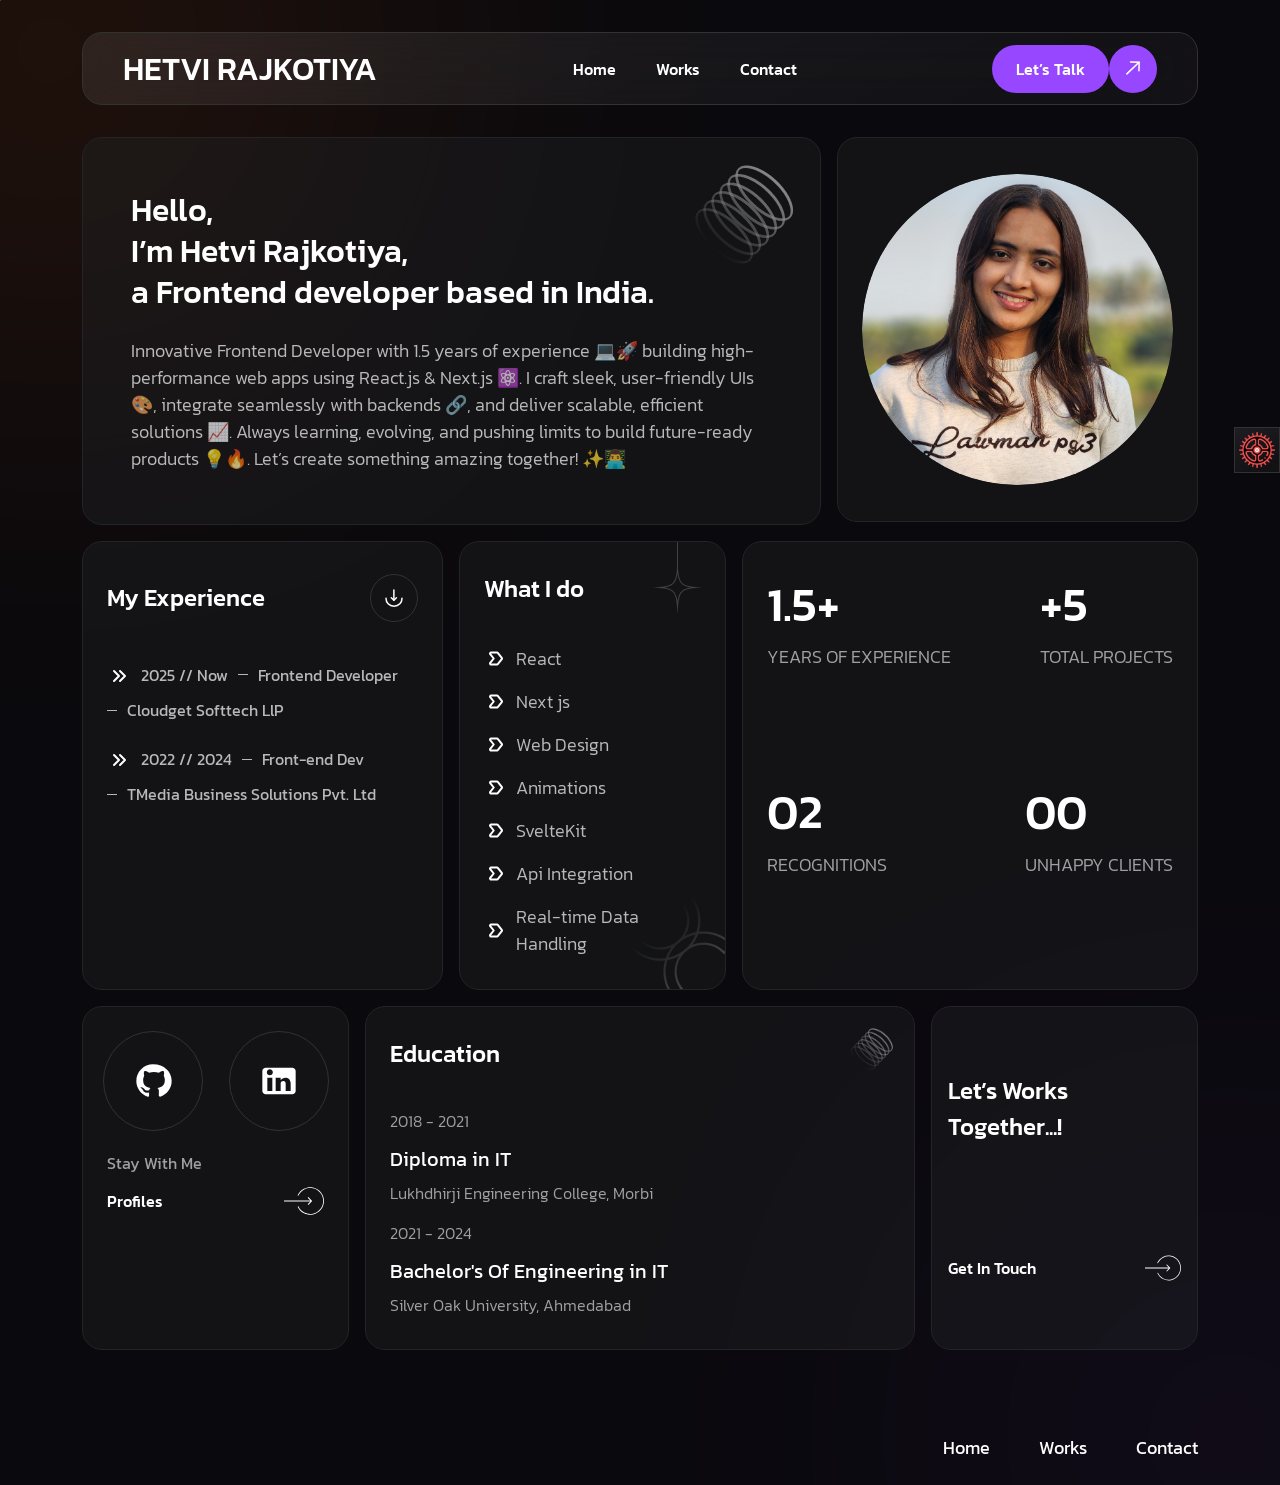
==== commit 7742ad85: "fixed email functionality and profile" ====
--- a/index.html
+++ b/index.html
@@ -211,13 +211,13 @@
                   class="layla-thumb position-relative about-layla m-auto text-center"
                 >
                   <img
-                    src="assets/images/banner/layla-pro.png"
+                    src="assets/images/banner/hetvi.png"
                     alt="img"
-                    class="radius100"
+                    class="rounded-circle"
                   />
-                  <div class="layla-resize">
-                    <img src="assets/images/global/img-resize.png" alt="img" />
-                  </div>
+                  <!-- <div class="layla-resize">
+                    <img src="assets/images/global/hetvi.png" alt="img" />
+                  </div> -->
                 </div>
               </div>
             </div>
@@ -261,7 +261,7 @@
                 >
                   <h5 class="fw_500 n0-color">My Experience</h5>
                   <a
-                    href="assets/images/banner/layla-wife.png"
+                    href="assets/images/banner/hetvi.png"
                     type="button"
                     class="exprience-download"
                     download
@@ -564,13 +564,22 @@
               <div
                 class="text-center h-100 cmn-box position-relative pt-xxl-7 pt-xl-6 pt-5 pb-xxl-6 pb-xl-8 pb-5 px-xxl-8 px-xl-6 px-lg-4 px-4"
               >
-                <ul class="body-social body-socialtwo body-social-sliceabout">
+                <ul class="body-social body-socialtwo body-social-sliceabout">                                
                   <li>
                     <a href="https://github.com/" class="soci">
-                       <img
-                          src="assets/images/portfolio/github.svg"
-                          alt="github"
-                        />
+                      <svg
+                        width="40"
+                        height="40"
+                        viewBox="0 0 40 40"
+                        fill="none"
+                        xmlns="http://www.w3.org/2000/svg"
+                      >
+                        <!-- GitHub Icon -->
+                        <path
+                          d="M20 3.33398C10.8 3.33398 3.33337 10.8006 3.33337 20.0006C3.33337 27.3006 8.10004 33.5006 14.7667 35.6673C15.7667 35.8673 16.1 35.2673 16.1 34.7673C16.1 34.3006 16.0667 32.9006 16.0667 31.534C11.6667 32.334 10.5 30.534 10.1667 29.6006C9.96671 29.134 9.10004 27.8006 8.33337 27.334C7.70004 26.9673 6.70004 26.1673 8.30004 26.134C9.80004 26.1006 10.8667 27.334 11.2 27.8006C12.8667 30.2673 15.4 29.6673 16.1667 29.1673C16.3667 28.134 16.9667 27.434 17.6334 27.034C13.9667 26.634 10.1334 25.2006 10.1334 18.8673C10.1334 17.034 10.8667 15.534 11.2334 14.4006C11.0334 14.0006 10.3667 12.334 11.4 10.0673C11.4 10.0673 12.9667 9.56732 16.0667 11.7673C17.6334 11.334 19.3 11.1173 20.9667 11.1173C22.6334 11.1173 24.3 11.334 25.8667 11.7673C29 9.53398 30.5667 10.0673 30.5667 10.0673C31.6 12.334 30.9334 14.0006 30.7334 14.4006C31.1334 15.534 31.8334 17.0006 31.8334 18.8673C31.8334 25.234 28 26.634 24.3334 27.034C25.1667 27.534 25.8667 28.5006 25.8667 30.034C25.8667 32.2006 25.8334 34.134 25.8334 34.7673C25.8334 35.2673 26.1667 35.9006 27.1667 35.6673C33.9 33.5006 38.6667 27.334 38.6667 20.0006C38.6667 10.8006 31.2 3.33398 20 3.33398Z"
+                          fill="white"
+                        />
+                      </svg>
                       <span class="shape-icon">
                         <img
                           src="assets/images/global/social-hover.png"
@@ -580,11 +589,20 @@
                     </a>
                   </li>
                   <li>
-                    <a href="https://www.linkedin.com/in/hetvi-rajkotiya2002/" class="soci">           
-                        <img
-                          src="assets/images/portfolio/linkedin.svg"
-                          alt="linkedin"
-                        />
+                    <a href="https://www.linkedin.com/in/hetvi-rajkotiya2002/" class="soci">
+                      <svg
+                        width="40"
+                        height="40"
+                        viewBox="0 0 40 40"
+                        fill="none"
+                        xmlns="http://www.w3.org/2000/svg"
+                      >
+                        <!-- LinkedIn Icon -->
+                        <path
+                          d="M33.3333 6.66732H6.66667C5 6.66732 3.33333 8.33398 3.33333 10.0007V30.0007C3.33333 31.6673 5 33.334 6.66667 33.334H33.3333C35 33.334 36.6667 31.6673 36.6667 30.0007V10.0007C36.6667 8.33398 35 6.66732 33.3333 6.66732ZM13.3333 30.0007H8.33333V16.6673H13.3333V30.0007ZM10.8333 14.1673C9.16667 14.1673 7.83333 12.834 7.83333 11.1673C7.83333 9.50065 9.16667 8.16732 10.8333 8.16732C12.5 8.16732 13.8333 9.50065 13.8333 11.1673C13.8333 12.834 12.5 14.1673 10.8333 14.1673ZM31.6667 30.0007H26.6667V22.5007C26.6667 19.1673 21.6667 19.5007 21.6667 22.5007V30.0007H16.6667V16.6673H21.6667V19.1673C23.8333 15.5007 31.6667 15.334 31.6667 22.5007V30.0007Z"
+                          fill="white"
+                        />
+                      </svg>
                       <span class="shape-icon">
                         <img
                           src="assets/images/global/social-hover.png"
